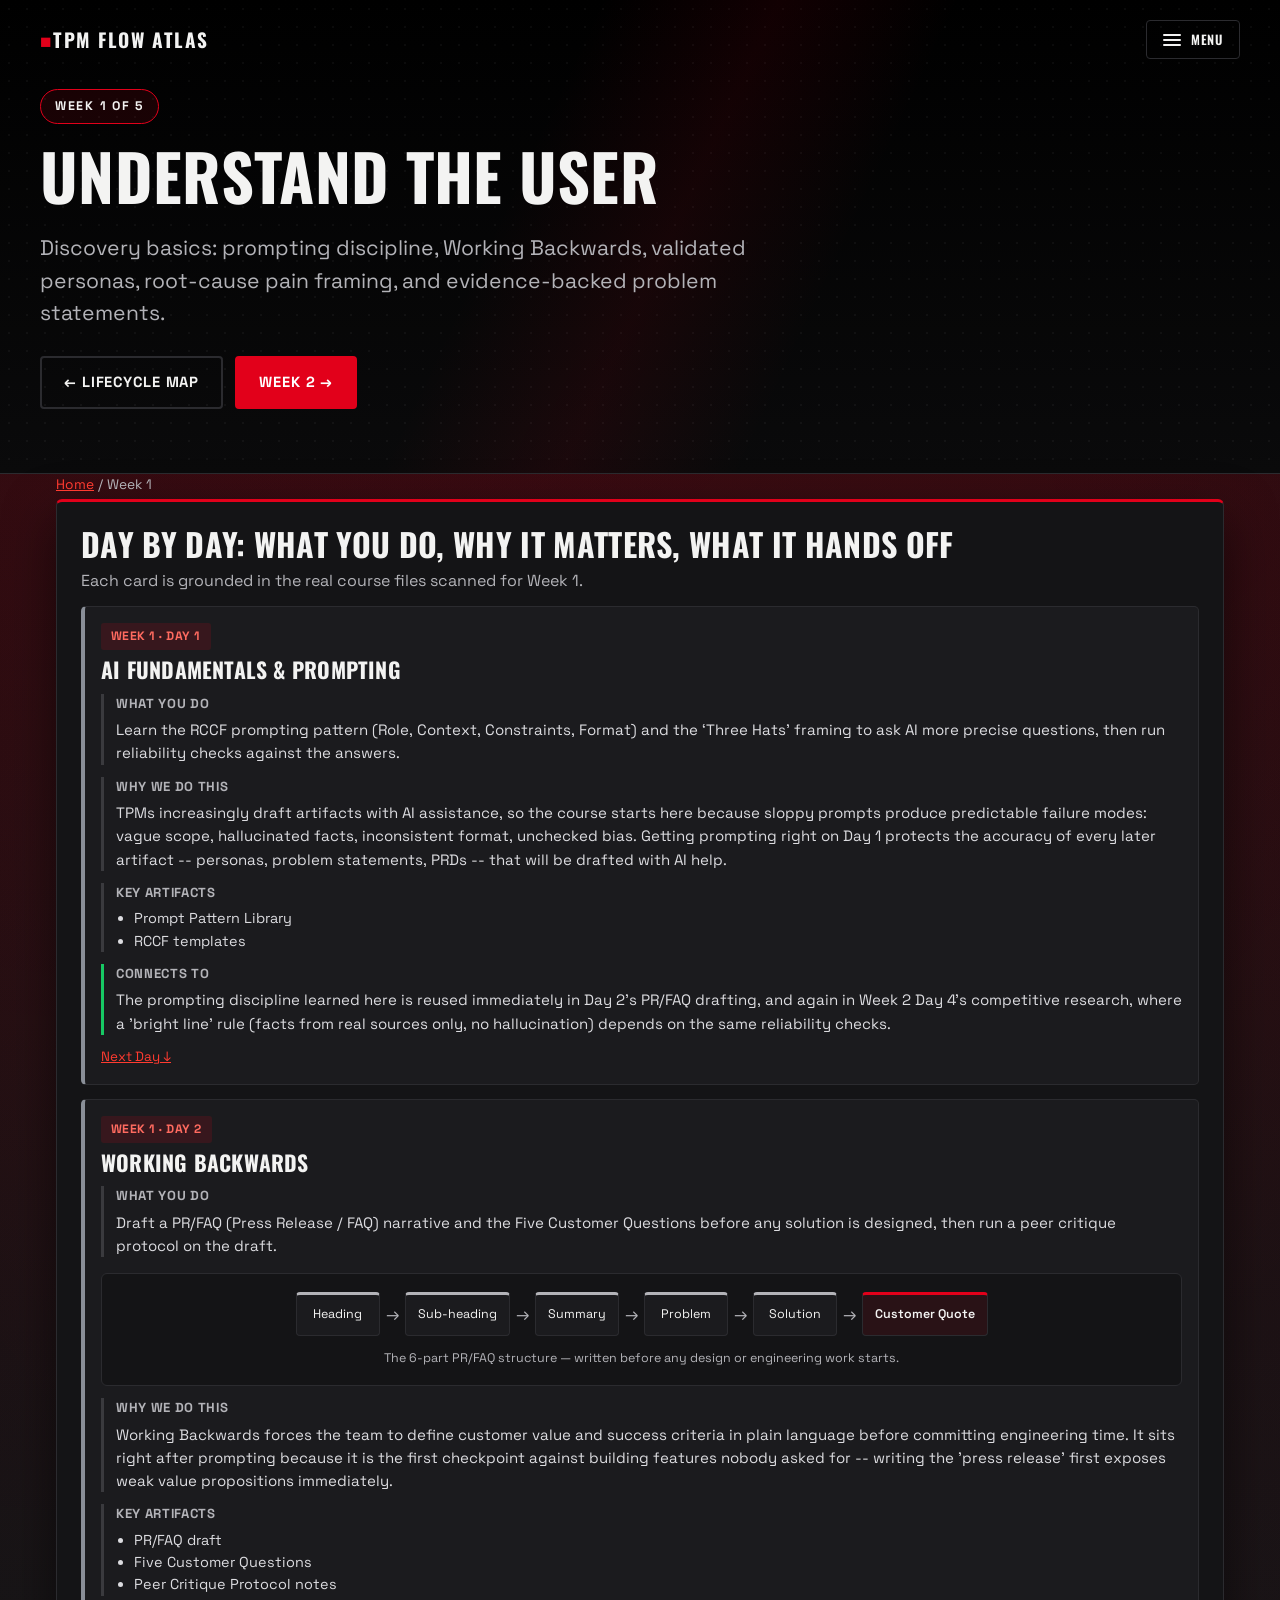
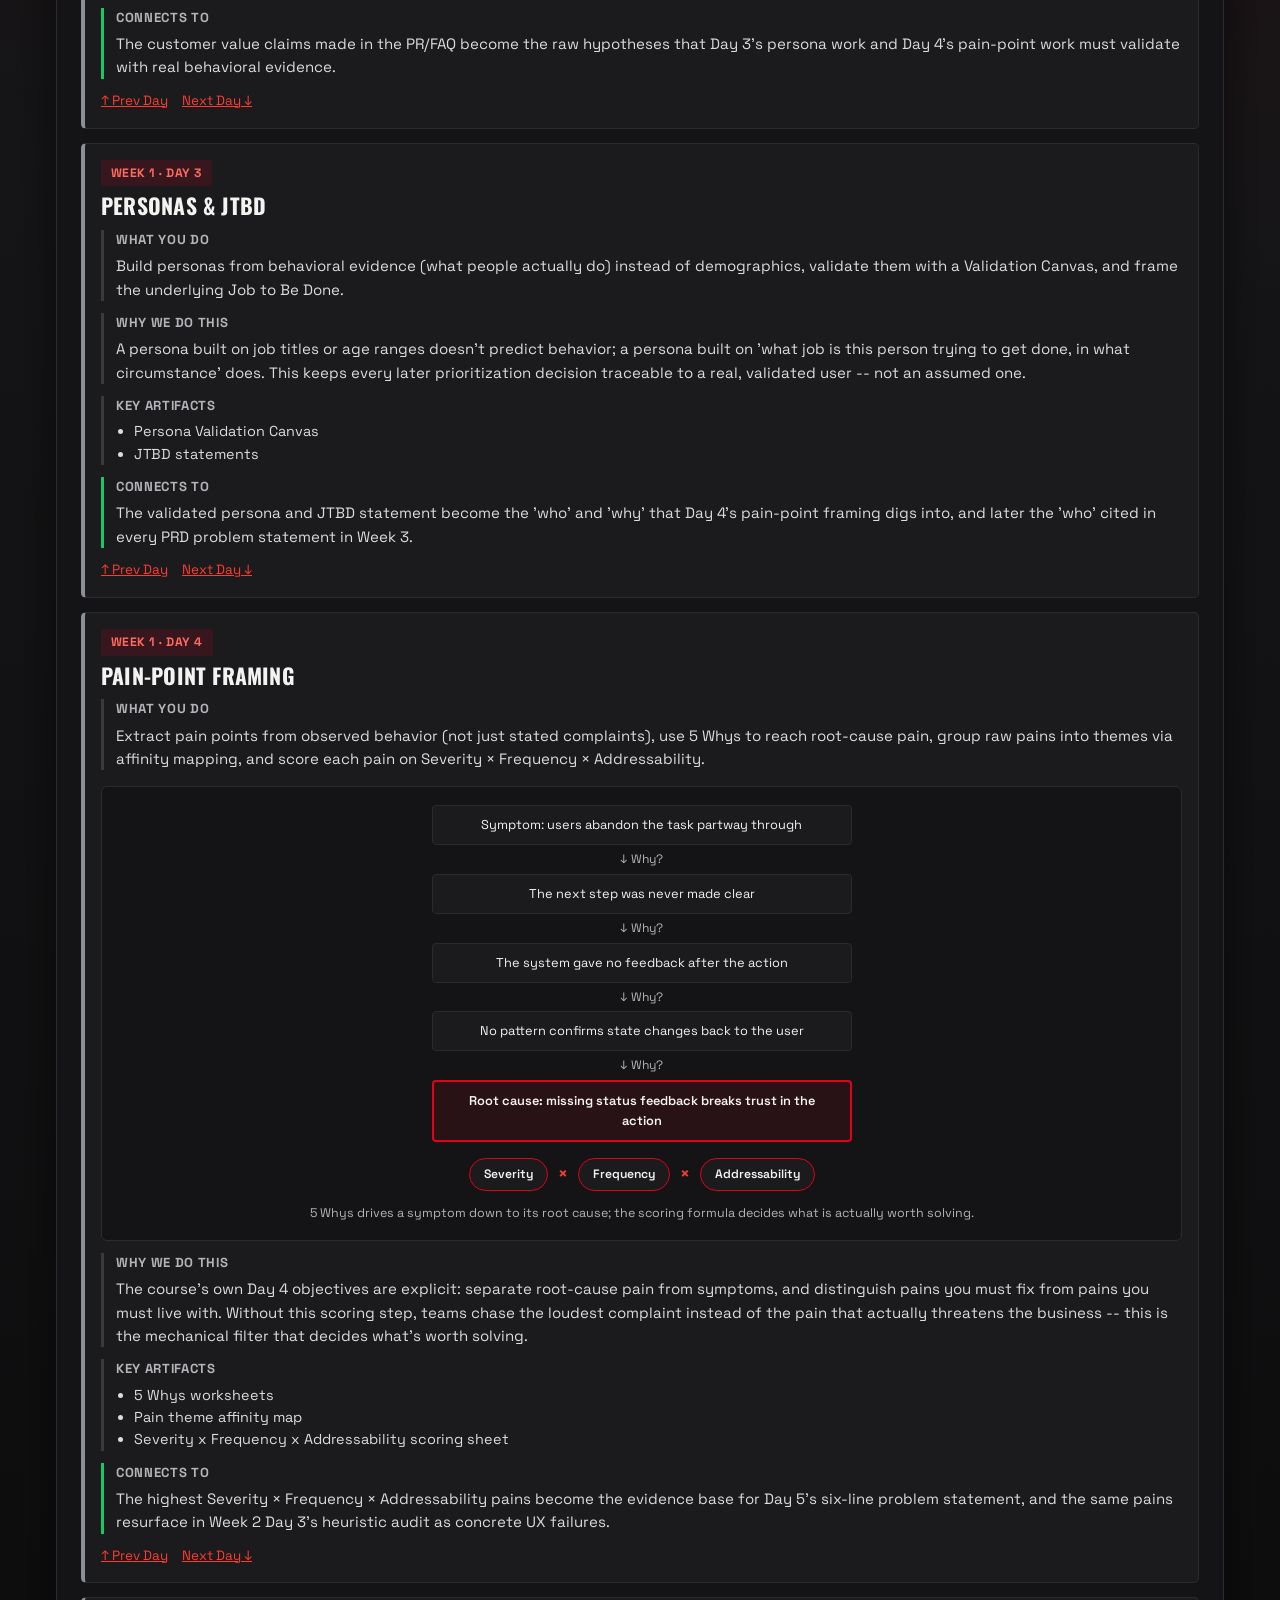
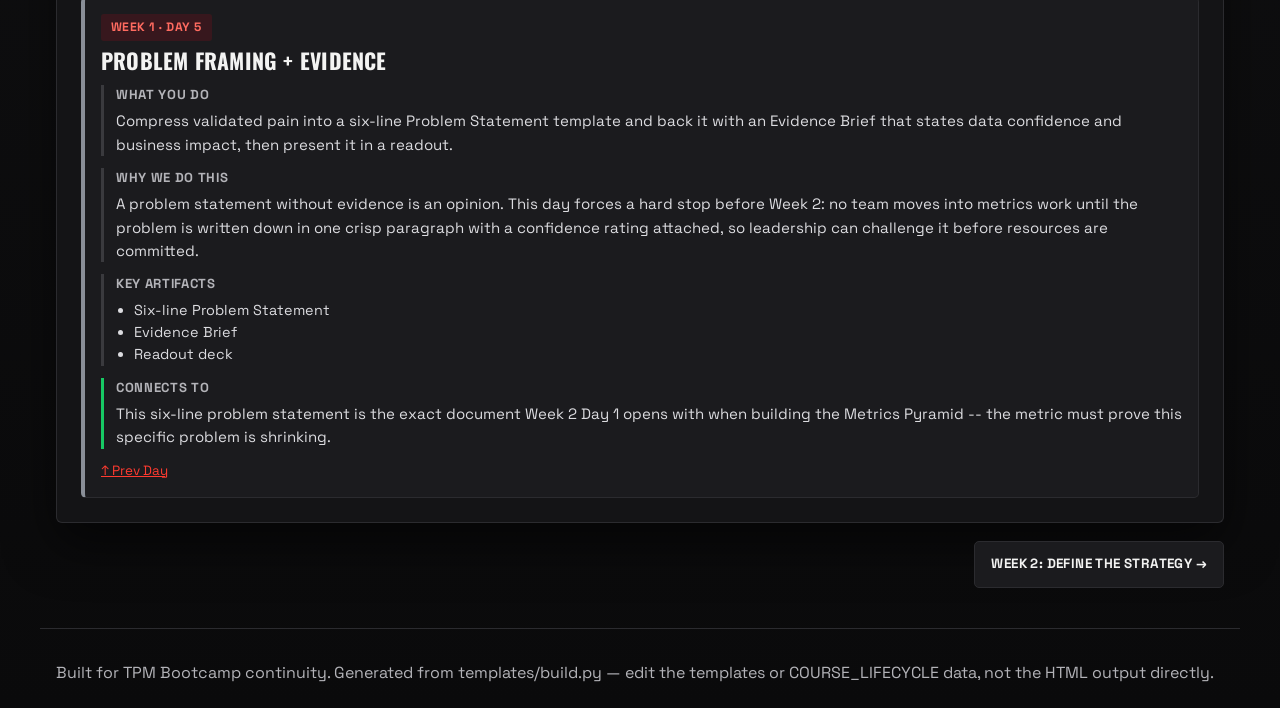
==== week1.html @ 80172f9c "Till Week 5" ====
<!DOCTYPE html>
<html lang="en">
<head>
  <meta charset="UTF-8" />
  <meta name="viewport" content="width=device-width, initial-scale=1.0" />
  <title>Week 1: Understand The User | TPM Bootcamp Flow Atlas</title>
  <meta name="description" content="Discovery basics: prompting discipline, Working Backwards, validated personas, root-cause pain framing, and evidence-backed problem statements." />
  <link rel="preconnect" href="https://fonts.googleapis.com" />
  <link rel="preconnect" href="https://fonts.gstatic.com" crossorigin />
  <link href="https://fonts.googleapis.com/css2?family=Space+Grotesk:wght@400;500;700&family=Oswald:wght@500;600;700&display=swap" rel="stylesheet" />
  <link rel="stylesheet" href="styles.css" />
</head>
<body>
  <a class="skip-link" href="#main-content">Skip to main content</a>

  <header class="hero hero-compact">
    <div class="hero-noise" aria-hidden="true"></div>
    <nav class="top-nav" aria-label="Primary">
      <a class="brand" href="index.html">TPM Flow Atlas</a>
      <div class="site-menu-wrap">
        <button type="button" class="menu-toggle" id="menu-toggle-btn" aria-expanded="false" aria-controls="site-menu">
          <span class="menu-icon" aria-hidden="true"><span></span><span></span><span></span></span>
          Menu
        </button>
        <div class="site-menu" id="site-menu" data-open="false">
          <div class="menu-col menu-col-core">
            <h3 class="menu-col-title">Core TPM Content</h3>
            <a href="index.html">Home</a>
            <a href="week1.html" class="active" aria-current="page">Week 1 &middot; Understand The User</a>
            <a href="week2.html">Week 2 &middot; Define The Strategy</a>
            <a href="week3.html">Week 3 &middot; Build The PRD</a>
          </div>
          <div class="menu-col menu-col-technical">
            <h3 class="menu-col-title">Technical Content</h3>
            <a href="week4.html">Week 4 &middot; Decide The Architecture</a>
            <a href="week5.html">Week 5 &middot; Model The Technical Details</a>
          </div>
        </div>
      </div>
    </nav>

    <div class="hero-content">
  <p class="eyebrow">Week 1 of 5</p>
  <h1>Understand The User</h1>
  <p class="lead">Discovery basics: prompting discipline, Working Backwards, validated personas, root-cause pain framing, and evidence-backed problem statements.</p>
  <div class="hero-actions">
    <a class="btn btn-ghost" href="index.html#lifecycle">&larr; Lifecycle Map</a>
<a class="btn btn-primary" href="week2.html">Week 2 &rarr;</a>  </div>
    </div>
  </header>

  <main id="main-content">
    <p class="breadcrumb"><a href="index.html">Home</a> / Week 1</p>

    <section class="panel" aria-labelledby="days-title">
      <div class="section-head">
        <h2 id="days-title">Day By Day: What You Do, Why It Matters, What It Hands Off</h2>
        <p>Each card is grounded in the real course files scanned for Week 1.</p>
      </div>

      <article id="d1" class="day-card week1">
        <div class="day-card-head">
          <span class="day-kicker">Week 1 &middot; Day 1</span>
          <h3 class="day-card-title">AI Fundamentals &amp; Prompting</h3>
        </div>

        <div class="day-block">
          <h4>What You Do</h4>
          <p>Learn the RCCF prompting pattern (Role, Context, Constraints, Format) and the ‘Three Hats’ framing to ask AI more precise questions, then run reliability checks against the answers.</p>
        </div>


        <div class="day-block">
          <h4>Why We Do This</h4>
          <p>TPMs increasingly draft artifacts with AI assistance, so the course starts here because sloppy prompts produce predictable failure modes: vague scope, hallucinated facts, inconsistent format, unchecked bias. Getting prompting right on Day 1 protects the accuracy of every later artifact -- personas, problem statements, PRDs -- that will be drafted with AI help.</p>
        </div>

        <div class="day-block">
          <h4>Key Artifacts</h4>
          <ul class="day-artifacts">
<li>Prompt Pattern Library</li><li>RCCF templates</li>          </ul>
        </div>

        <div class="day-block day-connects">
          <h4>Connects To</h4>
          <p>The prompting discipline learned here is reused immediately in Day 2&#39;s PR/FAQ drafting, and again in Week 2 Day 4&#39;s competitive research, where a &#39;bright line&#39; rule (facts from real sources only, no hallucination) depends on the same reliability checks.</p>
        </div>

        <div class="day-nav-inline">
<a href="#d2">Next Day &darr;</a>        </div>
      </article>
      <article id="d2" class="day-card week1">
        <div class="day-card-head">
          <span class="day-kicker">Week 1 &middot; Day 2</span>
          <h3 class="day-card-title">Working Backwards</h3>
        </div>

        <div class="day-block">
          <h4>What You Do</h4>
          <p>Draft a PR/FAQ (Press Release / FAQ) narrative and the Five Customer Questions before any solution is designed, then run a peer critique protocol on the draft.</p>
        </div>

<figure class="mini-diagram"><div class="flow-strip"><span class="fs-box">Heading</span><span class="fs-arrow">&rarr;</span><span class="fs-box">Sub-heading</span><span class="fs-arrow">&rarr;</span><span class="fs-box">Summary</span><span class="fs-arrow">&rarr;</span><span class="fs-box">Problem</span><span class="fs-arrow">&rarr;</span><span class="fs-box">Solution</span><span class="fs-arrow">&rarr;</span><span class="fs-box fs-accent">Customer Quote</span></div><figcaption>The 6-part PR/FAQ structure &mdash; written before any design or engineering work starts.</figcaption></figure>
        <div class="day-block">
          <h4>Why We Do This</h4>
          <p>Working Backwards forces the team to define customer value and success criteria in plain language before committing engineering time. It sits right after prompting because it is the first checkpoint against building features nobody asked for -- writing the &#39;press release&#39; first exposes weak value propositions immediately.</p>
        </div>

        <div class="day-block">
          <h4>Key Artifacts</h4>
          <ul class="day-artifacts">
<li>PR/FAQ draft</li><li>Five Customer Questions</li><li>Peer Critique Protocol notes</li>          </ul>
        </div>

        <div class="day-block day-connects">
          <h4>Connects To</h4>
          <p>The customer value claims made in the PR/FAQ become the raw hypotheses that Day 3&#39;s persona work and Day 4&#39;s pain-point work must validate with real behavioral evidence.</p>
        </div>

        <div class="day-nav-inline">
<a href="#d1">&uarr; Prev Day</a><a href="#d3">Next Day &darr;</a>        </div>
      </article>
      <article id="d3" class="day-card week1">
        <div class="day-card-head">
          <span class="day-kicker">Week 1 &middot; Day 3</span>
          <h3 class="day-card-title">Personas &amp; JTBD</h3>
        </div>

        <div class="day-block">
          <h4>What You Do</h4>
          <p>Build personas from behavioral evidence (what people actually do) instead of demographics, validate them with a Validation Canvas, and frame the underlying Job to Be Done.</p>
        </div>


        <div class="day-block">
          <h4>Why We Do This</h4>
          <p>A persona built on job titles or age ranges doesn&#39;t predict behavior; a persona built on &#39;what job is this person trying to get done, in what circumstance&#39; does. This keeps every later prioritization decision traceable to a real, validated user -- not an assumed one.</p>
        </div>

        <div class="day-block">
          <h4>Key Artifacts</h4>
          <ul class="day-artifacts">
<li>Persona Validation Canvas</li><li>JTBD statements</li>          </ul>
        </div>

        <div class="day-block day-connects">
          <h4>Connects To</h4>
          <p>The validated persona and JTBD statement become the &#39;who&#39; and &#39;why&#39; that Day 4&#39;s pain-point framing digs into, and later the &#39;who&#39; cited in every PRD problem statement in Week 3.</p>
        </div>

        <div class="day-nav-inline">
<a href="#d2">&uarr; Prev Day</a><a href="#d4">Next Day &darr;</a>        </div>
      </article>
      <article id="d4" class="day-card week1">
        <div class="day-card-head">
          <span class="day-kicker">Week 1 &middot; Day 4</span>
          <h3 class="day-card-title">Pain-Point Framing</h3>
        </div>

        <div class="day-block">
          <h4>What You Do</h4>
          <p>Extract pain points from observed behavior (not just stated complaints), use 5 Whys to reach root-cause pain, group raw pains into themes via affinity mapping, and score each pain on Severity × Frequency × Addressability.</p>
        </div>

<figure class="mini-diagram"><div class="whys-chain"><div class="wc-box">Symptom: users abandon the task partway through</div><span class="wc-arrow">&darr; Why?</span><div class="wc-box">The next step was never made clear</div><span class="wc-arrow">&darr; Why?</span><div class="wc-box">The system gave no feedback after the action</div><span class="wc-arrow">&darr; Why?</span><div class="wc-box">No pattern confirms state changes back to the user</div><span class="wc-arrow">&darr; Why?</span><div class="wc-box wc-root">Root cause: missing status feedback breaks trust in the action</div></div><div class="factor-row"><span class="factor-chip">Severity</span><span class="factor-op">&times;</span><span class="factor-chip">Frequency</span><span class="factor-op">&times;</span><span class="factor-chip">Addressability</span></div><figcaption>5 Whys drives a symptom down to its root cause; the scoring formula decides what is actually worth solving.</figcaption></figure>
        <div class="day-block">
          <h4>Why We Do This</h4>
          <p>The course&#39;s own Day 4 objectives are explicit: separate root-cause pain from symptoms, and distinguish pains you must fix from pains you must live with. Without this scoring step, teams chase the loudest complaint instead of the pain that actually threatens the business -- this is the mechanical filter that decides what&#39;s worth solving.</p>
        </div>

        <div class="day-block">
          <h4>Key Artifacts</h4>
          <ul class="day-artifacts">
<li>5 Whys worksheets</li><li>Pain theme affinity map</li><li>Severity x Frequency x Addressability scoring sheet</li>          </ul>
        </div>

        <div class="day-block day-connects">
          <h4>Connects To</h4>
          <p>The highest Severity × Frequency × Addressability pains become the evidence base for Day 5&#39;s six-line problem statement, and the same pains resurface in Week 2 Day 3&#39;s heuristic audit as concrete UX failures.</p>
        </div>

        <div class="day-nav-inline">
<a href="#d3">&uarr; Prev Day</a><a href="#d5">Next Day &darr;</a>        </div>
      </article>
      <article id="d5" class="day-card week1">
        <div class="day-card-head">
          <span class="day-kicker">Week 1 &middot; Day 5</span>
          <h3 class="day-card-title">Problem Framing + Evidence</h3>
        </div>

        <div class="day-block">
          <h4>What You Do</h4>
          <p>Compress validated pain into a six-line Problem Statement template and back it with an Evidence Brief that states data confidence and business impact, then present it in a readout.</p>
        </div>


        <div class="day-block">
          <h4>Why We Do This</h4>
          <p>A problem statement without evidence is an opinion. This day forces a hard stop before Week 2: no team moves into metrics work until the problem is written down in one crisp paragraph with a confidence rating attached, so leadership can challenge it before resources are committed.</p>
        </div>

        <div class="day-block">
          <h4>Key Artifacts</h4>
          <ul class="day-artifacts">
<li>Six-line Problem Statement</li><li>Evidence Brief</li><li>Readout deck</li>          </ul>
        </div>

        <div class="day-block day-connects">
          <h4>Connects To</h4>
          <p>This six-line problem statement is the exact document Week 2 Day 1 opens with when building the Metrics Pyramid -- the metric must prove this specific problem is shrinking.</p>
        </div>

        <div class="day-nav-inline">
<a href="#d4">&uarr; Prev Day</a>        </div>
      </article>
    </section>



    <div class="week-pager">
      <span></span>
      <a class="week-pager-btn week-pager-next" href="week2.html">Week 2: Define The Strategy &rarr;</a>
    </div>
  </main>

  <footer class="footer">
    <p>Built for TPM Bootcamp continuity. Generated from templates/build.py &mdash; edit the templates or COURSE_LIFECYCLE data, not the HTML output directly.</p>
  </footer>

  <script src="script.js"></script>
</body>
</html>
---- styles.css ----
:root {
  --bg-1: #0a0a0b;
  --bg-2: #161618;
  --ink: #f3f3f2;
  --ink-soft: #b3b3b8;
  --card: #141416;
  --card-2: #1b1b1e;
  --line: #2b2b2f;
  --accent: #e2001a;
  --accent-2: #ff3b30;
  --ok: #17c964;
  --warn: #f2aa00;
  --shadow: 0 20px 50px rgba(0, 0, 0, 0.55);
  --max: 1200px;
}

* {
  box-sizing: border-box;
}

html,
body {
  margin: 0;
  padding: 0;
}

body {
  font-family: "Space Grotesk", "Segoe UI", sans-serif;
  color: var(--ink);
  background:
    radial-gradient(circle at 12% 0%, rgba(226, 0, 26, 0.22), transparent 42%),
    radial-gradient(circle at 88% 12%, rgba(226, 0, 26, 0.12), transparent 40%),
    linear-gradient(180deg, var(--bg-1), var(--bg-2) 45%, var(--bg-1));
  min-height: 100vh;
  line-height: 1.55;
}

.skip-link {
  position: absolute;
  left: 12px;
  top: -60px;
  background: var(--accent);
  color: #fff;
  padding: 10px 14px;
  border-radius: 4px;
  z-index: 2000;
}

.skip-link:focus {
  top: 12px;
}

a {
  color: var(--accent-2);
}

a:focus-visible,
button:focus-visible {
  outline: 3px solid var(--accent);
  outline-offset: 3px;
}

.hero {
  position: relative;
  padding: 20px 20px 64px;
  overflow: hidden;
  background: linear-gradient(180deg, #000 0%, #0a0a0b 100%);
  border-bottom: 1px solid var(--line);
}

.hero-noise {
  position: absolute;
  inset: 0;
  background-image:
    linear-gradient(115deg, transparent 40%, rgba(226, 0, 26, 0.08) 52%, transparent 64%),
    radial-gradient(rgba(255, 255, 255, 0.04) 0.8px, transparent 0.8px);
  background-size: auto, 18px 18px;
  pointer-events: none;
}

.hero-content,
main,
.footer {
  position: relative;
  z-index: 2;
}

.top-nav {
  position: relative;
  z-index: 30;
  max-width: var(--max);
  margin: 0 auto;
  display: flex;
  justify-content: space-between;
  align-items: center;
  gap: 16px;
}

.brand {
  font-family: "Oswald", "Space Grotesk", sans-serif;
  font-weight: 700;
  font-size: 1.2rem;
  letter-spacing: 0.08em;
  text-transform: uppercase;
  color: var(--ink);
  text-decoration: none;
}

.brand::before {
  content: "\25A0 ";
  color: var(--accent);
}

.site-menu-wrap {
  position: relative;
}

.menu-toggle {
  display: flex;
  align-items: center;
  gap: 10px;
  background: transparent;
  border: 1px solid var(--line);
  color: var(--ink);
  padding: 9px 16px;
  border-radius: 4px;
  font-family: "Oswald", sans-serif;
  font-size: 0.8rem;
  font-weight: 600;
  text-transform: uppercase;
  letter-spacing: 0.06em;
  cursor: pointer;
  transition: border-color 0.15s ease;
}

.menu-toggle:hover,
.menu-toggle[aria-expanded="true"] {
  border-color: var(--accent);
}

.menu-icon {
  display: inline-flex;
  flex-direction: column;
  gap: 3px;
  width: 18px;
}

.menu-icon span {
  display: block;
  height: 2px;
  background: var(--ink);
  border-radius: 1px;
}

.site-menu {
  display: none;
  flex-direction: column;
  gap: 12px;
  position: absolute;
  top: calc(100% + 10px);
  right: 0;
  min-width: 300px;
  background: var(--card);
  border: 1px solid var(--line);
  border-radius: 8px;
  box-shadow: var(--shadow);
  padding: 14px;
  z-index: 20;
}

.site-menu[data-open="true"] {
  display: flex;
}

.menu-col {
  display: flex;
  flex-direction: column;
  gap: 3px;
  padding-bottom: 12px;
}

.menu-col:not(:last-child) {
  border-bottom: 1px solid var(--line);
}

.menu-col-title {
  margin: 0 0 6px;
  font-family: "Oswald", sans-serif;
  font-size: 0.68rem;
  font-weight: 600;
  text-transform: uppercase;
  letter-spacing: 0.08em;
  color: var(--accent-2);
}

.menu-col-technical .menu-col-title {
  color: #5aa9e6;
}

.site-menu a {
  text-decoration: none;
  color: var(--ink-soft);
  padding: 8px 10px;
  border-radius: 4px;
  font-size: 0.85rem;
  transition: background 0.15s ease, color 0.15s ease;
}

.site-menu a:hover {
  background: rgba(226, 0, 26, 0.1);
  color: var(--ink);
}

.menu-col-core a.active {
  background: var(--accent);
  color: #fff;
}

.menu-col-technical a.active {
  background: #2f6690;
  color: #fff;
}

.hero-content {
  max-width: var(--max);
  margin: 48px auto 0;
}

.hero-compact .hero-content {
  margin-top: 30px;
}

.eyebrow {
  display: inline-block;
  margin: 0;
  padding: 7px 14px;
  border: 1px solid var(--accent);
  border-radius: 999px;
  background: rgba(226, 0, 26, 0.1);
  color: var(--ink);
  font-size: 0.78rem;
  font-weight: 700;
  text-transform: uppercase;
  letter-spacing: 0.14em;
}

h1,
h2,
h3 {
  font-family: "Oswald", "Space Grotesk", sans-serif;
  font-weight: 700;
  text-transform: uppercase;
  letter-spacing: 0.01em;
  line-height: 1.1;
  color: var(--ink);
}

h1 {
  margin: 16px 0 12px;
  font-size: clamp(2.3rem, 5vw, 4.2rem);
  letter-spacing: 0.005em;
}

.lead {
  font-family: "Space Grotesk", "Segoe UI", sans-serif;
  text-transform: none;
  font-size: clamp(1.05rem, 2vw, 1.32rem);
  max-width: 760px;
  color: var(--ink-soft);
}

.hero-actions {
  margin-top: 26px;
  display: flex;
  flex-wrap: wrap;
  gap: 12px;
}

.btn {
  border: 2px solid transparent;
  border-radius: 4px;
  padding: 13px 22px;
  font: inherit;
  font-weight: 700;
  text-transform: uppercase;
  letter-spacing: 0.06em;
  font-size: 0.92rem;
  cursor: pointer;
  text-decoration: none;
  display: inline-flex;
  align-items: center;
  justify-content: center;
  transition: transform 0.12s ease, background 0.15s ease, color 0.15s ease;
}

.btn-primary {
  background: var(--accent);
  border-color: var(--accent);
  color: #fff;
}

.btn-primary:hover {
  background: var(--accent-2);
  border-color: var(--accent-2);
  transform: translateY(-1px);
}

.btn-ghost {
  background: transparent;
  color: var(--ink);
  border-color: var(--line);
}

.btn-ghost:hover {
  border-color: var(--ink);
  transform: translateY(-1px);
}

.btn:disabled {
  opacity: 0.35;
  cursor: not-allowed;
  transform: none;
}

main {
  max-width: var(--max);
  margin: 0 auto 40px;
  padding: 0 16px;
}

.panel {
  background: var(--card);
  border: 1px solid var(--line);
  border-top: 3px solid var(--accent);
  border-radius: 6px;
  box-shadow: var(--shadow);
  padding: 24px;
  margin-bottom: 18px;
}

.intro-panel {
  border-top: 3px solid var(--accent);
}

.section-head h2 {
  margin: 0;
  font-size: clamp(1.4rem, 2.6vw, 2rem);
}

.section-head p {
  margin: 8px 0 0;
  text-transform: none;
  color: var(--ink-soft);
  font-family: "Space Grotesk", "Segoe UI", sans-serif;
}

.mini-note {
  margin-top: 12px;
  background: rgba(242, 170, 0, 0.08);
  border-left: 4px solid var(--warn);
  color: var(--ink);
  padding: 10px 12px;
  border-radius: 4px;
}

.source-summary {
  margin-top: 12px;
  padding: 12px;
  border: 1px solid var(--line);
  border-radius: 6px;
  background: var(--card-2);
}

.source-summary p {
  margin: 6px 0;
  color: var(--ink-soft);
}

.source-summary p strong {
  color: var(--ink);
}

.flowchart-figure {
  margin: 12px 0 0;
}

.flowchart-figure figcaption {
  margin-bottom: 8px;
  font-weight: 700;
  text-transform: uppercase;
  letter-spacing: 0.04em;
  font-size: 0.86rem;
  color: var(--ink-soft);
}

.master-flowchart {
  width: 100%;
  height: auto;
  border: 1px solid var(--line);
  border-radius: 6px;
  background: radial-gradient(circle at 20% 0%, rgba(226, 0, 26, 0.08), transparent 55%), #0f0f11;
  overflow: visible;
}

.flow-legend {
  display: flex;
  flex-wrap: wrap;
  gap: 14px;
  margin-bottom: 10px;
  font-size: 0.84rem;
  color: var(--ink-soft);
}

.legend-item {
  display: inline-flex;
  align-items: center;
  gap: 6px;
}

.legend-dot {
  display: inline-block;
  width: 11px;
  height: 11px;
  border-radius: 2px;
}

.dot-w1 { background: #8a8f98; }
.dot-w2 { background: #7a1218; }
.dot-w3 { background: #e2001a; }
.dot-w4 { background: #f3f3f2; }
.dot-w5 { background: #2f6fed; }

.svg-col-title {
  font-family: "Oswald", "Space Grotesk", sans-serif;
  font-size: 17px;
  font-weight: 700;
  text-transform: uppercase;
  letter-spacing: 0.03em;
  fill: #eceded;
}

.flow-node {
  box-sizing: border-box;
  width: 100%;
  height: 100%;
  padding: 9px 13px;
  border-radius: 5px;
  font-family: "Space Grotesk", "Segoe UI", sans-serif;
  display: flex;
  flex-direction: column;
  justify-content: center;
  gap: 2px;
  overflow: hidden;
}

.flow-node .node-code {
  margin: 0;
  font-size: 0.72rem;
  font-weight: 700;
  letter-spacing: 0.06em;
  text-transform: uppercase;
  opacity: 0.75;
  color: var(--accent-2);
}

.flow-node .node-title {
  margin: 0;
  font-size: 0.94rem;
  font-weight: 700;
  line-height: 1.2;
  text-transform: none;
  color: #f6f6f6;
}

.flow-node .node-sub {
  margin: 0;
  font-size: 0.76rem;
  line-height: 1.25;
  color: var(--ink-soft);
}

.flow-node.w1 {
  background: #1a1b1e;
  border: 2px solid #8a8f98;
}

.flow-node.w2 {
  background: #1e1213;
  border: 2px solid #7a1218;
}

.flow-node.w3 {
  background: #22100f;
  border: 2px solid #e2001a;
}

.flow-node.w4 {
  background: #1c1c1c;
  border: 2px solid #f3f3f2;
}

.flow-node.w5 {
  background: #101a2e;
  border: 2px solid #2f6fed;
}

.flow-purple {
  stroke: #8a8f98;
  stroke-width: 2.5;
  fill: none;
}

.flow-green {
  stroke: #e2001a;
  stroke-width: 2.5;
  fill: none;
}

.flow-orange {
  stroke: #f3f3f2;
  stroke-width: 2.5;
  fill: none;
}

.flow-gray {
  stroke: #5c5f66;
  stroke-width: 2.5;
  fill: none;
}

.flow-blue {
  stroke: #2f6fed;
  stroke-width: 2.5;
  fill: none;
}

.gif-sim {
  margin-top: 14px;
  border: 1px solid var(--line);
  border-radius: 6px;
  padding: 12px;
  background: var(--card-2);
}

.gif-sim h3 {
  margin: 0;
  font-size: 1.05rem;
}

.gif-sim p {
  margin: 6px 0 10px;
  text-transform: none;
  color: var(--ink-soft);
}

.gif-track {
  display: grid;
  grid-template-columns: repeat(4, minmax(0, 1fr));
  gap: 10px;
}

.gif-frame {
  border: 1px solid var(--line);
  border-left: 3px solid var(--accent);
  border-radius: 5px;
  padding: 10px;
  background: #101012;
  animation: gifPulse 8s infinite;
}

.gif-frame:nth-child(2) { animation-delay: 1.5s; }
.gif-frame:nth-child(3) { animation-delay: 3s; }
.gif-frame:nth-child(4) { animation-delay: 4.5s; }

.gif-frame h4 {
  margin: 0 0 4px;
  font-size: 0.9rem;
  font-family: "Oswald", "Space Grotesk", sans-serif;
  text-transform: uppercase;
  letter-spacing: 0.03em;
  color: var(--ink);
}

.gif-frame p {
  margin: 0;
  font-size: 0.86rem;
  color: var(--ink-soft);
}

@keyframes gifPulse {
  0%, 100% { transform: scale(1); box-shadow: none; }
  20% { transform: scale(1.02); box-shadow: 0 0 0 3px rgba(226, 0, 26, 0.28); }
  45% { transform: scale(1); box-shadow: none; }
}

.source-kpis {
  display: grid;
  grid-template-columns: repeat(3, minmax(0, 1fr));
  gap: 8px;
  margin-top: 10px;
}

.source-kpi {
  background: #101012;
  border: 1px solid var(--line);
  border-radius: 5px;
  padding: 8px;
  text-align: center;
  color: var(--ink-soft);
}

.source-kpi strong {
  display: block;
  font-size: 1.3rem;
  line-height: 1.2;
  color: var(--ink);
  font-family: "Oswald", "Space Grotesk", sans-serif;
}

.syllabus-grid {
  margin-top: 12px;
  display: grid;
  grid-template-columns: repeat(2, minmax(0, 1fr));
  gap: 10px;
}

.week-block {
  border: 1px solid var(--line);
  border-radius: 6px;
  background: var(--card-2);
  overflow: hidden;
}

.week-head {
  background: #101012;
  border-bottom: 1px solid var(--line);
  padding: 10px 12px;
}

.week-head h3 {
  margin: 0;
  font-size: 1.02rem;
}

.week-head p {
  margin: 5px 0 0;
  font-size: 0.86rem;
  text-transform: none;
  color: var(--ink-soft);
}

.day-list {
  list-style: none;
  margin: 0;
  padding: 0;
}

.day-list li {
  border-top: 1px solid var(--line);
  padding: 9px 12px;
}

.day-list h4 {
  margin: 0;
  font-family: "Space Grotesk", "Segoe UI", sans-serif;
  font-weight: 700;
  font-size: 0.95rem;
  color: var(--ink);
}

.day-meta {
  margin: 4px 0 0;
  font-size: 0.85rem;
  color: var(--ink-soft);
}

.topic-chips {
  display: flex;
  flex-wrap: wrap;
  gap: 6px;
  margin-top: 6px;
}

.day-details {
  margin-top: 8px;
  border: 1px solid var(--line);
  border-radius: 5px;
  padding: 8px 10px;
  background: #0f0f11;
}

.day-details summary {
  cursor: pointer;
  font-weight: 700;
  color: var(--accent-2);
}

.day-details p {
  margin: 8px 0 0;
  font-size: 0.87rem;
  color: var(--ink-soft);
}

.day-details ul {
  margin: 6px 0 0;
  padding-left: 18px;
  color: var(--ink-soft);
}

.file-ref-list {
  max-height: 140px;
  overflow: auto;
  border: 1px dashed var(--line);
  border-radius: 5px;
  padding: 6px 10px 6px 22px;
  background: #0b0b0c;
}

.file-ref-list li {
  margin-bottom: 4px;
  font-size: 0.8rem;
  word-break: break-all;
  color: var(--ink-soft);
}

.chip {
  display: inline-block;
  font-size: 0.78rem;
  padding: 4px 9px;
  border-radius: 999px;
  background: #101012;
  border: 1px solid var(--line);
  color: var(--ink-soft);
}

.table-wrap {
  margin-top: 12px;
  overflow-x: auto;
}

table {
  width: 100%;
  border-collapse: collapse;
  min-width: 760px;
}

caption {
  text-align: left;
  margin-bottom: 8px;
  font-weight: 700;
  text-transform: uppercase;
  letter-spacing: 0.03em;
  font-size: 0.88rem;
  color: var(--ink-soft);
}

th,
td {
  border-bottom: 1px solid var(--line);
  padding: 10px;
  text-align: left;
  vertical-align: top;
  color: var(--ink-soft);
}

td strong {
  color: var(--ink);
}

th {
  background: #101012;
  color: var(--ink);
  text-transform: uppercase;
  font-size: 0.82rem;
  letter-spacing: 0.03em;
}

.study-list {
  margin: 8px 0 0;
  padding-left: 18px;
  color: var(--ink-soft);
}

.study-list li {
  margin-bottom: 7px;
}

.footer {
  max-width: var(--max);
  margin: 0 auto 22px;
  padding: 0 16px;
  color: var(--ink-soft);
  border-top: 1px solid var(--line);
  padding-top: 16px;
}

/* ------------------------------------------------------------------ */
/* Compact week-page hero + breadcrumb                                 */
/* ------------------------------------------------------------------ */

.breadcrumb {
  margin: 0 0 4px;
  font-size: 0.86rem;
  color: var(--ink-soft);
}

/* ------------------------------------------------------------------ */
/* Course Map cards (index.html)                                      */
/* ------------------------------------------------------------------ */

.course-map-grid {
  margin-top: 12px;
  display: grid;
  grid-template-columns: repeat(4, minmax(0, 1fr));
  gap: 12px;
}

.course-map-card {
  display: block;
  border: 1px solid var(--line);
  border-left: 4px solid var(--accent);
  border-radius: 5px;
  background: var(--card-2);
  padding: 16px;
  text-decoration: none;
  color: var(--ink);
  transition: transform 0.15s ease, box-shadow 0.15s ease, border-color 0.15s ease;
}

.course-map-card:hover,
.course-map-card:focus-visible {
  transform: translateY(-3px);
  box-shadow: var(--shadow);
  border-left-color: var(--accent-2);
}

.course-map-card h3 {
  margin: 10px 0 6px;
  font-size: 1.1rem;
}

.course-map-card p {
  margin: 0;
  font-size: 0.87rem;
  text-transform: none;
  color: var(--ink-soft);
}

.course-map-card.week1 { border-left-color: #8a8f98; }
.course-map-card.week2 { border-left-color: #7a1218; }
.course-map-card.week3 { border-left-color: #e2001a; }
.course-map-card.week4 { border-left-color: #f3f3f2; }

.course-map-cta {
  display: inline-block;
  margin-top: 12px;
  font-weight: 700;
  font-size: 0.8rem;
  text-transform: uppercase;
  letter-spacing: 0.04em;
  color: var(--accent-2);
}

/* ------------------------------------------------------------------ */
/* Day-kicker chip (shared by day cards + stepper panel)              */
/* ------------------------------------------------------------------ */

.day-kicker {
  display: inline-block;
  border-radius: 3px;
  padding: 4px 10px;
  font-size: 0.76rem;
  font-weight: 700;
  text-transform: uppercase;
  letter-spacing: 0.04em;
  background: rgba(226, 0, 26, 0.14);
  color: #ff6b60;
}

/* ------------------------------------------------------------------ */
/* Day cards (week1.html .. week4.html)                               */
/* ------------------------------------------------------------------ */

.day-card {
  border: 1px solid var(--line);
  border-radius: 5px;
  background: var(--card-2);
  padding: 16px;
  margin-top: 14px;
}

.day-card:first-of-type {
  margin-top: 12px;
}

.day-card.week1 { border-left: 4px solid #8a8f98; }
.day-card.week2 { border-left: 4px solid #7a1218; }
.day-card.week3 { border-left: 4px solid #e2001a; }
.day-card.week4 { border-left: 4px solid #f3f3f2; }

.day-card-head {
  margin-bottom: 8px;
}

.day-card-title {
  margin: 8px 0 0;
  font-family: "Oswald", "Space Grotesk", sans-serif;
  font-size: 1.35rem;
}

.day-block {
  margin-top: 12px;
  border-left: 3px solid #3a3a3e;
  padding-left: 12px;
}

.day-block h4 {
  margin: 0 0 4px;
  font-family: "Space Grotesk", "Segoe UI", sans-serif;
  font-size: 0.82rem;
  text-transform: uppercase;
  letter-spacing: 0.05em;
  color: var(--ink-soft);
  font-weight: 700;
}

.day-block p {
  margin: 0;
  font-size: 0.94rem;
  color: #dcdce0;
}

.day-connects {
  border-left-color: var(--ok);
}

.day-artifacts {
  margin: 0;
  padding-left: 18px;
  font-size: 0.9rem;
  color: #dcdce0;
}

.day-nav-inline {
  margin-top: 12px;
  display: flex;
  gap: 14px;
  font-size: 0.84rem;
}

/* ------------------------------------------------------------------ */
/* Key Milestones & Outcomes: horizontal timeline + detail grid        */
/* ------------------------------------------------------------------ */

.milestone-timeline {
  position: relative;
  display: flex;
  align-items: center;
  height: 200px;
  margin: 28px 0 8px;
  padding: 0 6px;
}

.timeline-line {
  position: absolute;
  left: 4px;
  right: 4px;
  top: 50%;
  height: 2px;
  transform: translateY(-50%);
  background: linear-gradient(90deg, var(--line) 0%, var(--accent) 85%, var(--accent) 100%);
  z-index: 0;
}

.timeline-line::after {
  content: "";
  position: absolute;
  right: -1px;
  top: 50%;
  width: 0;
  height: 0;
  border-top: 6px solid transparent;
  border-bottom: 6px solid transparent;
  border-left: 8px solid var(--accent);
  transform: translateY(-50%);
}

.timeline-stop {
  position: relative;
  flex: 1;
  height: 100%;
  display: flex;
  justify-content: center;
  align-items: center;
  text-decoration: none;
  color: inherit;
  z-index: 1;
}

.timeline-pin {
  width: 34px;
  height: 34px;
  border-radius: 50%;
  background: var(--card-2);
  border: 2px solid var(--ink-soft);
  display: flex;
  align-items: center;
  justify-content: center;
  font-family: "Oswald", sans-serif;
  font-size: 0.85rem;
  font-weight: 600;
  color: var(--ink);
  transition: transform 0.15s ease, box-shadow 0.15s ease, border-color 0.15s ease;
}

.timeline-stop:hover .timeline-pin,
.timeline-stop:focus-visible .timeline-pin {
  transform: scale(1.15);
  box-shadow: 0 0 0 5px rgba(226, 0, 26, 0.18);
}

.timeline-label {
  position: absolute;
  left: 50%;
  width: 148px;
  transform: translateX(-50%);
  text-align: center;
}

.stop-top .timeline-label {
  bottom: calc(50% + 26px);
}

.stop-bottom .timeline-label {
  top: calc(50% + 26px);
}

.timeline-stage {
  display: block;
  font-family: "Oswald", sans-serif;
  font-size: 0.68rem;
  letter-spacing: 0.06em;
  text-transform: uppercase;
  color: var(--accent-2);
}

.timeline-title {
  display: block;
  margin-top: 3px;
  font-size: 0.82rem;
  color: var(--ink-soft);
  line-height: 1.25;
  transition: color 0.15s ease;
}

.timeline-stop:hover .timeline-title,
.timeline-stop:focus-visible .timeline-title {
  color: var(--ink);
}

.tl-week1 .timeline-pin { border-color: #8a8f98; }
.tl-week2 .timeline-pin { border-color: #c23b3b; }
.tl-week3 .timeline-pin { border-color: var(--accent); }
.tl-week4 .timeline-pin { border-color: #f3f3f2; }

.milestone-grid {
  margin-top: 12px;
  display: grid;
  grid-template-columns: repeat(3, minmax(0, 1fr));
  gap: 14px;
}

.milestone-card {
  background: var(--card-2);
  border: 1px solid var(--line);
  border-top: 3px solid var(--accent);
  border-radius: 5px;
  padding: 16px;
}

.milestone-card h3 {
  margin: 8px 0 8px;
  font-size: 1.15rem;
}

.milestone-definition {
  margin: 0;
  font-size: 0.94rem;
  color: #dcdce0;
}

.btn-sample {
  margin-top: 14px;
  display: inline-flex;
  align-items: center;
  gap: 6px;
  background: transparent;
  border: 1px solid var(--accent);
  color: var(--ink);
  padding: 8px 14px;
  border-radius: 4px;
  font-size: 0.8rem;
  font-weight: 600;
  font-family: inherit;
  cursor: pointer;
  transition: background 0.15s ease;
}

.btn-sample:hover,
.btn-sample:focus-visible {
  background: rgba(226, 0, 26, 0.14);
}

dialog.sample-dialog {
  width: min(92vw, 720px);
  max-height: 84vh;
  overflow-y: auto;
  background: var(--card);
  color: var(--ink);
  border: 1px solid var(--line);
  border-radius: 8px;
  padding: 0;
  box-shadow: var(--shadow);
}

dialog.sample-dialog::backdrop {
  background: rgba(5, 5, 6, 0.78);
}

.sample-dialog-head {
  position: sticky;
  top: 0;
  display: flex;
  align-items: center;
  justify-content: space-between;
  gap: 12px;
  padding: 16px 20px;
  background: var(--card);
  border-bottom: 1px solid var(--line);
}

.sample-dialog-head h3 {
  margin: 0;
  font-size: 1.05rem;
}

.dialog-close {
  flex: 0 0 auto;
  width: 30px;
  height: 30px;
  border-radius: 50%;
  background: none;
  border: 1px solid var(--line);
  color: var(--ink-soft);
  font-size: 1.1rem;
  line-height: 1;
  cursor: pointer;
  display: flex;
  align-items: center;
  justify-content: center;
}

.dialog-close:hover,
.dialog-close:focus-visible {
  border-color: var(--accent);
  color: var(--ink);
}

.sample-dialog-body {
  padding: 6px 20px 22px;
  font-size: 0.88rem;
  line-height: 1.55;
  color: #dcdce0;
}

.sample-dialog-body h4 {
  margin: 16px 0 6px;
  font-size: 0.76rem;
  text-transform: uppercase;
  letter-spacing: 0.05em;
  color: var(--accent-2);
}

.sample-dialog-body p,
.sample-dialog-body ul {
  margin: 0 0 8px;
}

.sample-dialog-body table {
  font-size: 0.82rem;
}

.sample-quote {
  border-left: 4px solid var(--accent);
  padding: 8px 12px;
  background: rgba(226, 0, 26, 0.08);
  font-style: italic;
  margin: 10px 0;
}

/* ------------------------------------------------------------------ */
/* Info cards + inline chain flow (relocated North Star / PRD widgets) */
/* ------------------------------------------------------------------ */

.info-card-grid {
  margin-top: 12px;
  display: grid;
  grid-template-columns: repeat(2, minmax(0, 1fr));
  gap: 12px;
}

.info-card {
  background: var(--card-2);
  border: 1px solid var(--line);
  border-radius: 5px;
  padding: 16px;
  margin-top: 12px;
  color: #dcdce0;
}

.info-card h3 {
  margin-top: 0;
  font-size: 1.05rem;
}

.info-card ul {
  padding-left: 18px;
}

.chain-flow {
  margin: 10px 0 0;
  font-weight: 700;
  color: var(--ink);
  background: rgba(226, 0, 26, 0.08);
  border-left: 4px solid var(--accent);
  border-radius: 4px;
  padding: 10px 12px;
  text-transform: none;
}

.example {
  margin: 10px 0 0;
  background: rgba(23, 201, 100, 0.08);
  border-left: 4px solid var(--ok);
  color: #dcdce0;
  padding: 9px 10px;
  border-radius: 4px;
}

/* ------------------------------------------------------------------ */
/* Mini diagrams: hand-built CSS/SVG visuals dropped into day-cards    */
/* and overview panels so every key framework has a picture, not just  */
/* prose. No raster images -- vector shapes stay crisp + theme-locked. */
/* ------------------------------------------------------------------ */

.mini-diagram {
  margin: 16px 0 4px;
  padding: 18px 16px;
  background: var(--card);
  border: 1px solid var(--line);
  border-radius: 6px;
}

.mini-diagram figcaption {
  margin-top: 14px;
  font-size: 0.78rem;
  color: var(--ink-soft);
  text-align: center;
  line-height: 1.4;
}

/* Flow strip: horizontal chain of boxes joined by arrows (PR/FAQ, etc.) */

.flow-strip {
  display: flex;
  flex-wrap: wrap;
  align-items: center;
  justify-content: center;
  gap: 6px;
}

.flow-strip .fs-box {
  background: var(--card-2);
  border: 1px solid var(--line);
  border-top: 3px solid var(--ink-soft);
  border-radius: 4px;
  padding: 10px 12px;
  font-size: 0.78rem;
  text-align: center;
  min-width: 84px;
}

.flow-strip .fs-box.fs-accent {
  border-top-color: var(--accent);
  background: rgba(226, 0, 26, 0.1);
  font-weight: 600;
}

.flow-strip .fs-arrow {
  color: var(--ink-soft);
  font-size: 1.05rem;
}

/* 5 Whys chain: vertical cascade down to a highlighted root cause */

.whys-chain {
  display: flex;
  flex-direction: column;
  align-items: center;
  gap: 2px;
}

.whys-chain .wc-box {
  width: 100%;
  max-width: 420px;
  background: var(--card-2);
  border: 1px solid var(--line);
  border-radius: 4px;
  padding: 9px 14px;
  font-size: 0.8rem;
  text-align: center;
}

.whys-chain .wc-box.wc-root {
  border: 2px solid var(--accent);
  background: rgba(226, 0, 26, 0.1);
  font-weight: 600;
}

.whys-chain .wc-arrow {
  color: var(--ink-soft);
  font-size: 0.76rem;
  padding: 3px 0;
}

.factor-row {
  display: flex;
  align-items: center;
  gap: 10px;
  justify-content: center;
  margin-top: 16px;
}

.factor-chip {
  background: var(--card-2);
  border: 1px solid var(--accent);
  border-radius: 20px;
  padding: 6px 14px;
  font-size: 0.76rem;
  font-weight: 600;
}

.factor-op {
  color: var(--accent-2);
  font-weight: 700;
}

/* Metrics pyramid: three trapezoid tiers, narrowest on top */

.pyramid-diagram {
  display: flex;
  flex-direction: column;
  align-items: center;
  gap: 3px;
}

.pyramid-tier {
  display: flex;
  align-items: center;
  justify-content: center;
  color: #fff;
  font-family: "Oswald", sans-serif;
  font-size: 0.8rem;
  font-weight: 600;
  text-transform: uppercase;
  letter-spacing: 0.03em;
  padding: 14px 10px;
}

.pyramid-tier.tier-1 {
  width: 40%;
  background: linear-gradient(135deg, var(--accent-2), var(--accent));
  clip-path: polygon(8% 0, 92% 0, 100% 100%, 0% 100%);
}

.pyramid-tier.tier-2 {
  width: 68%;
  background: #7a1218;
  clip-path: polygon(5% 0, 95% 0, 100% 100%, 0% 100%);
}

.pyramid-tier.tier-3 {
  width: 96%;
  background: #3a3a3f;
  clip-path: polygon(3% 0, 97% 0, 100% 100%, 0% 100%);
}

/* Heuristic grid: 10 numbered chips, 5 across on desktop */

.heuristic-grid {
  display: grid;
  grid-template-columns: repeat(5, minmax(0, 1fr));
  gap: 8px;
}

.heuristic-chip {
  background: var(--card-2);
  border: 1px solid var(--line);
  border-radius: 4px;
  padding: 9px 6px 8px;
  text-align: center;
  font-size: 0.7rem;
  line-height: 1.3;
  color: #dcdce0;
}

.heuristic-chip .hc-num {
  display: block;
  font-family: "Oswald", sans-serif;
  color: var(--accent-2);
  font-size: 0.95rem;
  font-weight: 700;
  margin-bottom: 2px;
}

/* Journey diagram: horizontal stages with a friction-star callout */

.journey-diagram {
  display: flex;
  align-items: flex-start;
  gap: 4px;
  overflow-x: auto;
  padding-bottom: 6px;
}

.journey-stage {
  flex: 1;
  min-width: 118px;
  text-align: center;
  position: relative;
  padding: 4px 6px 0;
}

.journey-stage:not(:last-child)::after {
  content: "\2192";
  position: absolute;
  right: -10px;
  top: 12px;
  color: var(--ink-soft);
}

.journey-stage .js-dot {
  display: block;
  width: 14px;
  height: 14px;
  border-radius: 50%;
  background: var(--accent);
  margin: 0 auto 8px;
}

.journey-stage.friction .js-dot {
  background: var(--warn);
  box-shadow: 0 0 0 5px rgba(242, 170, 0, 0.18);
}

.journey-stage h5 {
  margin: 0 0 4px;
  font-size: 0.82rem;
  color: var(--ink);
}

.journey-stage p {
  margin: 0;
  font-size: 0.7rem;
  color: var(--ink-soft);
}

.journey-legend {
  display: flex;
  gap: 16px;
  justify-content: center;
  margin-top: 14px;
  font-size: 0.72rem;
  color: var(--ink-soft);
}

.journey-legend .dot {
  display: inline-block;
  width: 9px;
  height: 9px;
  border-radius: 50%;
  margin-right: 5px;
  vertical-align: middle;
}

/* PRD blueprint: vertical outline of the 11-section skeleton */

.prd-blueprint {
  display: flex;
  flex-direction: column;
  gap: 6px;
  max-width: 460px;
  margin: 14px auto 0;
}

.prd-blueprint .pb-row {
  display: flex;
  align-items: center;
  gap: 12px;
  background: var(--card-2);
  border: 1px solid var(--line);
  border-radius: 4px;
  padding: 8px 12px;
}

.prd-blueprint .pb-num {
  flex: 0 0 auto;
  width: 30px;
  height: 30px;
  border-radius: 50%;
  background: var(--card);
  border: 2px solid var(--accent);
  display: flex;
  align-items: center;
  justify-content: center;
  font-family: "Oswald", sans-serif;
  font-size: 0.68rem;
  font-weight: 700;
}

.prd-blueprint .pb-text {
  font-size: 0.8rem;
  color: #dcdce0;
}

/* Architecture compare: monolith block vs. microservices grid */

.arch-compare {
  display: grid;
  grid-template-columns: 1fr auto 1fr;
  align-items: center;
  gap: 16px;
}

.arch-mono-block {
  background: var(--card-2);
  border: 2px solid var(--line);
  border-radius: 6px;
  padding: 28px 12px;
  text-align: center;
  font-family: "Oswald", sans-serif;
  font-size: 0.9rem;
}

.arch-mono-block .arch-sub {
  display: block;
  margin-top: 8px;
  font-family: "Space Grotesk", sans-serif;
  font-size: 0.72rem;
  color: var(--ink-soft);
  text-transform: none;
  font-weight: 400;
}

.arch-compare .ac-vs {
  font-family: "Oswald", sans-serif;
  color: var(--ink-soft);
  font-weight: 700;
  font-size: 0.85rem;
}

.arch-micro-grid {
  display: grid;
  grid-template-columns: 1fr 1fr;
  gap: 8px;
}

.arch-micro-block {
  background: var(--card-2);
  border: 1px solid var(--accent);
  border-radius: 4px;
  padding: 13px 6px;
  text-align: center;
  font-size: 0.72rem;
}

/* STRIDE grid: 6 lettered chips (reuses .heuristic-chip styling), 3 across on desktop */

.stride-grid {
  display: grid;
  grid-template-columns: repeat(3, minmax(0, 1fr));
  gap: 8px;
}

@media (max-width: 700px) {
  .heuristic-grid {
    grid-template-columns: repeat(2, minmax(0, 1fr));
  }

  .stride-grid {
    grid-template-columns: repeat(2, minmax(0, 1fr));
  }

  .arch-compare {
    grid-template-columns: 1fr;
  }

  .arch-compare .ac-vs {
    text-align: center;
  }
}

/* ------------------------------------------------------------------ */
/* Lifecycle Walkthrough stepper (Mermaid.js diagram + Next/Prev)     */
/* ------------------------------------------------------------------ */

.lifecycle-stepper {
  margin-top: 12px;
}

.stepper-progress {
  font-weight: 700;
  text-transform: uppercase;
  letter-spacing: 0.05em;
  font-size: 0.84rem;
  color: var(--accent-2);
  margin-bottom: 8px;
}

.mermaid-stage {
  border: 1px solid var(--line);
  border-radius: 6px;
  background: radial-gradient(circle at 15% 0%, rgba(226, 0, 26, 0.1), transparent 55%), #0b0b0c;
  padding: 10px;
  overflow-x: auto;
}

.mermaid-stage svg {
  max-width: 100%;
}

.stepper-panel {
  margin-top: 14px;
  border: 1px solid var(--line);
  border-left: 3px solid var(--accent);
  border-radius: 5px;
  background: var(--card-2);
  padding: 16px;
}

.stepper-panel-title {
  margin: 8px 0 0;
  font-family: "Oswald", "Space Grotesk", sans-serif;
  font-size: 1.4rem;
}

.stepper-link {
  display: inline-block;
  margin-top: 12px;
  font-weight: 700;
  text-transform: uppercase;
  letter-spacing: 0.04em;
  font-size: 0.84rem;
  color: var(--accent-2);
  text-decoration: none;
}

.stepper-controls {
  margin-top: 14px;
  display: flex;
  gap: 12px;
}

/* ------------------------------------------------------------------ */
/* Week-to-week pager (bottom of week1.html .. week4.html)            */
/* ------------------------------------------------------------------ */

.week-pager {
  margin-top: 18px;
  display: flex;
  justify-content: space-between;
  gap: 12px;
}

.week-pager-btn {
  display: inline-block;
  border: 1px solid var(--line);
  border-radius: 5px;
  background: var(--card-2);
  padding: 12px 16px;
  text-decoration: none;
  color: var(--ink);
  font-weight: 700;
  text-transform: uppercase;
  font-size: 0.84rem;
  letter-spacing: 0.03em;
  transition: border-color 0.15s ease;
}

.week-pager-btn:hover {
  border-color: var(--accent);
}

.week-pager-next {
  margin-left: auto;
}

@media (max-width: 980px) {
  .syllabus-grid,
  .gif-track,
  .course-map-grid,
  .info-card-grid,
  .milestone-grid,
  .day-card-grid-two {
    grid-template-columns: 1fr;
  }

  .source-kpis {
    grid-template-columns: 1fr;
  }
}

@media (max-width: 640px) {
  .hero {
    padding-top: 14px;
  }

  .top-nav {
    align-items: flex-start;
    flex-direction: column;
  }

  .site-menu {
    left: 0;
    right: auto;
    min-width: 260px;
    width: 100%;
  }

  .panel {
    padding: 16px;
  }
}
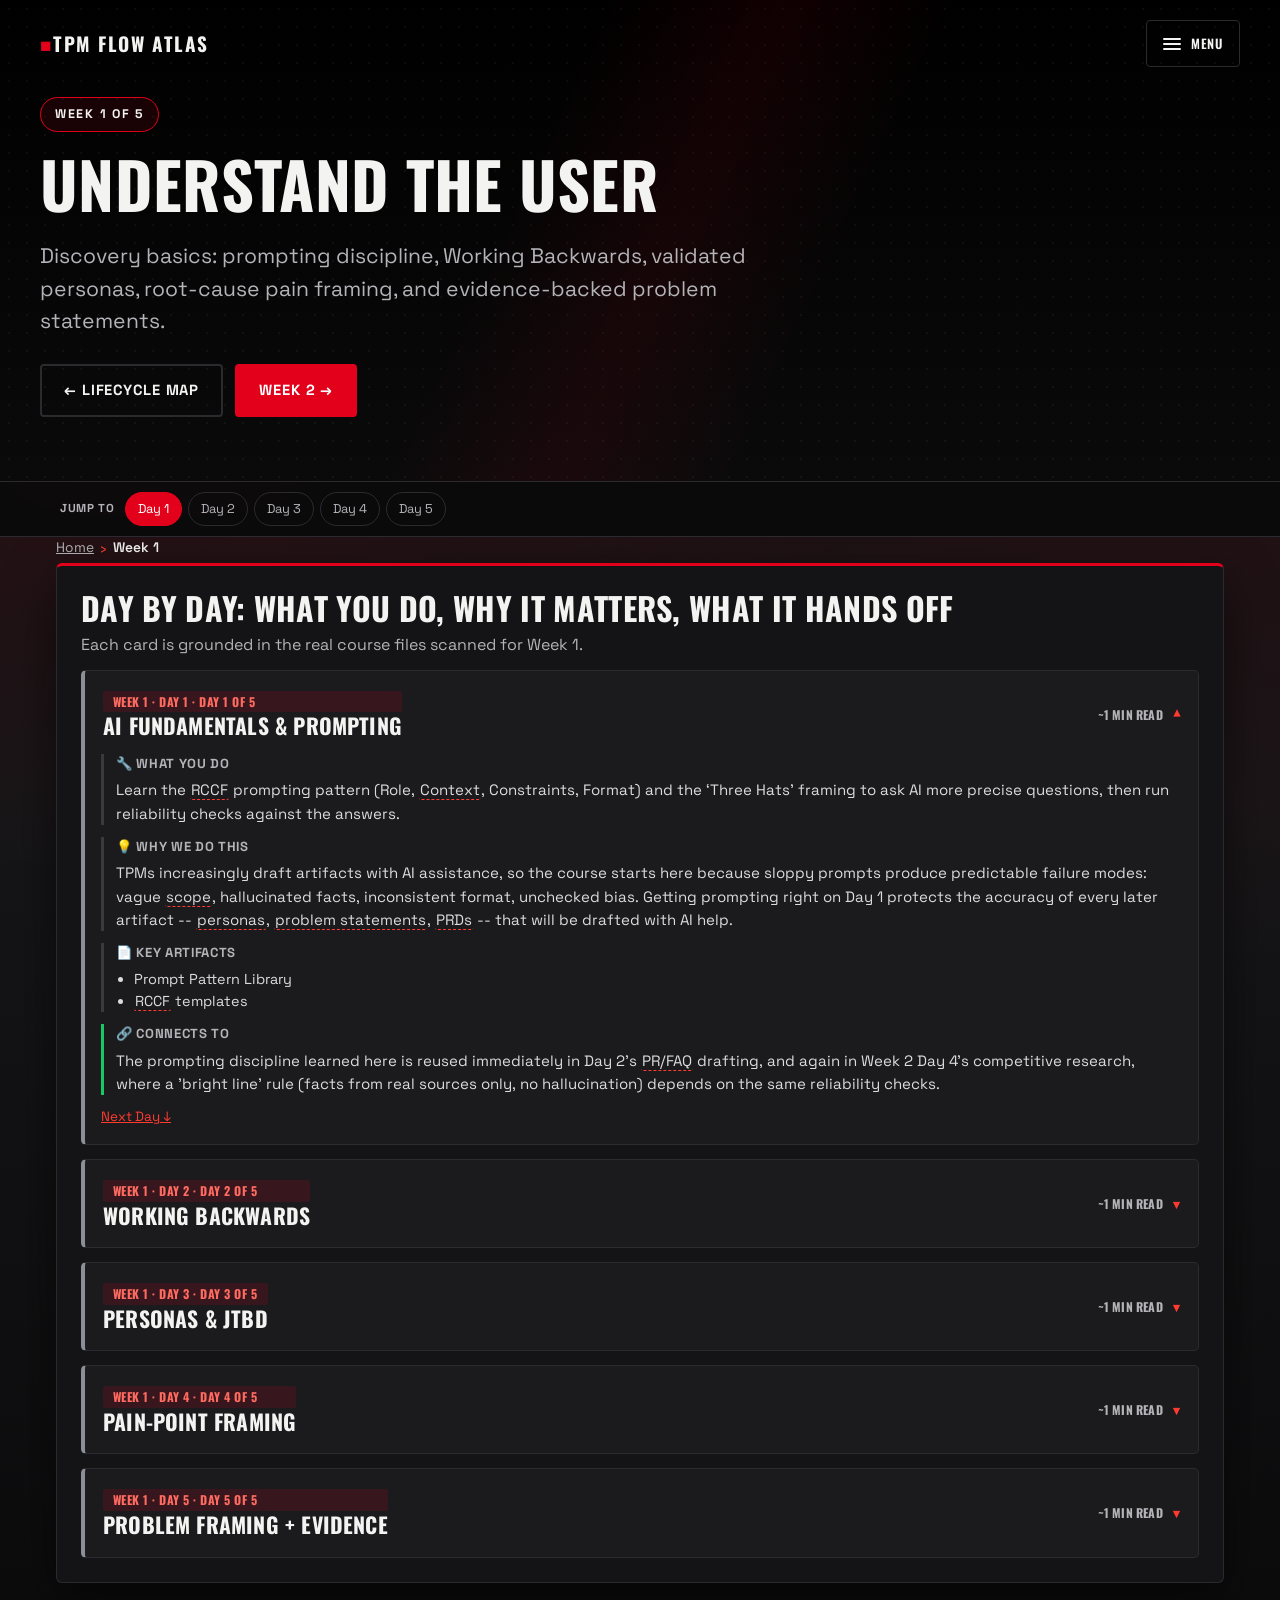
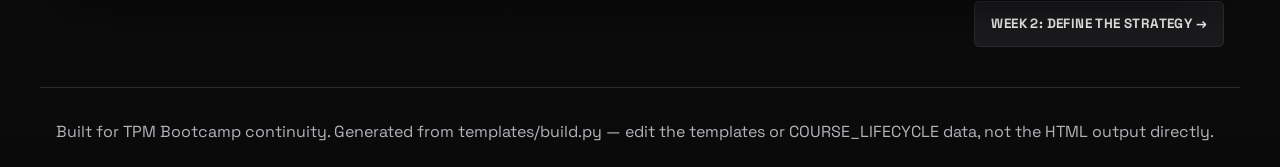
==== commit 98e04c61: "Layout change" ====
--- a/week1.html
+++ b/week1.html
@@ -8,10 +8,13 @@
   <link rel="preconnect" href="https://fonts.googleapis.com" />
   <link rel="preconnect" href="https://fonts.gstatic.com" crossorigin />
   <link href="https://fonts.googleapis.com/css2?family=Space+Grotesk:wght@400;500;700&family=Oswald:wght@500;600;700&display=swap" rel="stylesheet" />
+  <link rel="icon" type="image/svg+xml" href="favicon.svg" />
   <link rel="stylesheet" href="styles.css" />
 </head>
 <body>
   <a class="skip-link" href="#main-content">Skip to main content</a>
+
+  <div class="scroll-progress" aria-hidden="true"><div class="scroll-progress-bar" id="scroll-progress-bar"></div></div>
 
   <header class="hero hero-compact">
     <div class="hero-noise" aria-hidden="true"></div>
@@ -29,11 +32,13 @@
             <a href="week1.html" class="active" aria-current="page">Week 1 &middot; Understand The User</a>
             <a href="week2.html">Week 2 &middot; Define The Strategy</a>
             <a href="week3.html">Week 3 &middot; Build The PRD</a>
+            <a href="glossary-core.html">Core TPM Glossary</a>
           </div>
           <div class="menu-col menu-col-technical">
             <h3 class="menu-col-title">Technical Content</h3>
             <a href="week4.html">Week 4 &middot; Decide The Architecture</a>
             <a href="week5.html">Week 5 &middot; Model The Technical Details</a>
+            <a href="glossary-technical.html">Technical Glossary</a>
           </div>
         </div>
       </div>
@@ -49,8 +54,19 @@
     </div>
   </header>
 
+<nav class="jump-nav" aria-label="On this page">
+  <div class="jump-nav-inner">
+    <span class="jump-nav-label">Jump to</span>
+    <a href="#d1">Day 1</a>
+    <a href="#d2">Day 2</a>
+    <a href="#d3">Day 3</a>
+    <a href="#d4">Day 4</a>
+    <a href="#d5">Day 5</a>
+  </div>
+</nav>
+
   <main id="main-content">
-    <p class="breadcrumb"><a href="index.html">Home</a> / Week 1</p>
+    <p class="breadcrumb"><a href="index.html">Home</a><span class="breadcrumb-sep" aria-hidden="true">&rsaquo;</span><span class="breadcrumb-current">Week 1</span></p>
 
     <section class="panel" aria-labelledby="days-title">
       <div class="section-head">
@@ -59,159 +75,209 @@
       </div>
 
       <article id="d1" class="day-card week1">
-        <div class="day-card-head">
-          <span class="day-kicker">Week 1 &middot; Day 1</span>
-          <h3 class="day-card-title">AI Fundamentals &amp; Prompting</h3>
-        </div>
-
-        <div class="day-block">
-          <h4>What You Do</h4>
-          <p>Learn the RCCF prompting pattern (Role, Context, Constraints, Format) and the ‘Three Hats’ framing to ask AI more precise questions, then run reliability checks against the answers.</p>
-        </div>
-
-
-        <div class="day-block">
-          <h4>Why We Do This</h4>
-          <p>TPMs increasingly draft artifacts with AI assistance, so the course starts here because sloppy prompts produce predictable failure modes: vague scope, hallucinated facts, inconsistent format, unchecked bias. Getting prompting right on Day 1 protects the accuracy of every later artifact -- personas, problem statements, PRDs -- that will be drafted with AI help.</p>
-        </div>
-
-        <div class="day-block">
-          <h4>Key Artifacts</h4>
-          <ul class="day-artifacts">
-<li>Prompt Pattern Library</li><li>RCCF templates</li>          </ul>
-        </div>
-
-        <div class="day-block day-connects">
-          <h4>Connects To</h4>
-          <p>The prompting discipline learned here is reused immediately in Day 2&#39;s PR/FAQ drafting, and again in Week 2 Day 4&#39;s competitive research, where a &#39;bright line&#39; rule (facts from real sources only, no hallucination) depends on the same reliability checks.</p>
-        </div>
-
-        <div class="day-nav-inline">
-<a href="#d2">Next Day &darr;</a>        </div>
+        <h3 class="day-card-title">
+          <button type="button" class="day-toggle" aria-expanded="true" aria-controls="day-body-d1">
+            <span class="day-toggle-text">
+              <span class="day-kicker">Week 1 &middot; Day 1 &middot; Day 1 of 5</span>
+              <span class="day-title-text">AI Fundamentals &amp; Prompting</span>
+            </span>
+            <span class="day-toggle-meta">
+              <span class="day-read-time">~1 min read</span>
+              <span class="day-toggle-icon" aria-hidden="true">&#9662;</span>
+            </span>
+          </button>
+        </h3>
+
+        <div class="day-card-body" id="day-body-d1">
+          <div class="day-block block-do">
+            <h4>What You Do</h4>
+            <p>Learn the <span class="gloss-term" tabindex="0" role="button" aria-haspopup="dialog" aria-expanded="false" data-gloss-id="rccf">RCCF</span> prompting pattern (Role, <span class="gloss-term" tabindex="0" role="button" aria-haspopup="dialog" aria-expanded="false" data-gloss-id="context-prd">Context</span>, Constraints, Format) and the ‘Three Hats’ framing to ask AI more precise questions, then run reliability checks against the answers.</p>
+          </div>
+
+
+          <div class="day-block block-why">
+            <h4>Why We Do This</h4>
+            <p>TPMs increasingly draft artifacts with AI assistance, so the course starts here because sloppy prompts produce predictable failure modes: vague <span class="gloss-term" tabindex="0" role="button" aria-haspopup="dialog" aria-expanded="false" data-gloss-id="scope">scope</span>, hallucinated facts, inconsistent format, unchecked bias. Getting prompting right on Day 1 protects the accuracy of every later artifact -- <span class="gloss-term" tabindex="0" role="button" aria-haspopup="dialog" aria-expanded="false" data-gloss-id="persona">personas</span>, <span class="gloss-term" tabindex="0" role="button" aria-haspopup="dialog" aria-expanded="false" data-gloss-id="problem-statement">problem statements</span>, <span class="gloss-term" tabindex="0" role="button" aria-haspopup="dialog" aria-expanded="false" data-gloss-id="prd">PRDs</span> -- that will be drafted with AI help.</p>
+          </div>
+
+          <div class="day-block block-artifacts">
+            <h4>Key Artifacts</h4>
+            <ul class="day-artifacts">
+<li>Prompt Pattern Library</li><li><span class="gloss-term" tabindex="0" role="button" aria-haspopup="dialog" aria-expanded="false" data-gloss-id="rccf">RCCF</span> templates</li>            </ul>
+          </div>
+
+          <div class="day-block block-connects day-connects">
+            <h4>Connects To</h4>
+            <p>The prompting discipline learned here is reused immediately in Day 2's <span class="gloss-term" tabindex="0" role="button" aria-haspopup="dialog" aria-expanded="false" data-gloss-id="pr-faq">PR/FAQ</span> drafting, and again in Week 2 Day 4's competitive research, where a 'bright line' rule (facts from real sources only, no hallucination) depends on the same reliability checks.</p>
+          </div>
+
+          <div class="day-nav-inline">
+<a href="#d2">Next Day &darr;</a>          </div>
+        </div>
       </article>
       <article id="d2" class="day-card week1">
-        <div class="day-card-head">
-          <span class="day-kicker">Week 1 &middot; Day 2</span>
-          <h3 class="day-card-title">Working Backwards</h3>
-        </div>
-
-        <div class="day-block">
-          <h4>What You Do</h4>
-          <p>Draft a PR/FAQ (Press Release / FAQ) narrative and the Five Customer Questions before any solution is designed, then run a peer critique protocol on the draft.</p>
-        </div>
-
-<figure class="mini-diagram"><div class="flow-strip"><span class="fs-box">Heading</span><span class="fs-arrow">&rarr;</span><span class="fs-box">Sub-heading</span><span class="fs-arrow">&rarr;</span><span class="fs-box">Summary</span><span class="fs-arrow">&rarr;</span><span class="fs-box">Problem</span><span class="fs-arrow">&rarr;</span><span class="fs-box">Solution</span><span class="fs-arrow">&rarr;</span><span class="fs-box fs-accent">Customer Quote</span></div><figcaption>The 6-part PR/FAQ structure &mdash; written before any design or engineering work starts.</figcaption></figure>
-        <div class="day-block">
-          <h4>Why We Do This</h4>
-          <p>Working Backwards forces the team to define customer value and success criteria in plain language before committing engineering time. It sits right after prompting because it is the first checkpoint against building features nobody asked for -- writing the &#39;press release&#39; first exposes weak value propositions immediately.</p>
-        </div>
-
-        <div class="day-block">
-          <h4>Key Artifacts</h4>
-          <ul class="day-artifacts">
-<li>PR/FAQ draft</li><li>Five Customer Questions</li><li>Peer Critique Protocol notes</li>          </ul>
-        </div>
-
-        <div class="day-block day-connects">
-          <h4>Connects To</h4>
-          <p>The customer value claims made in the PR/FAQ become the raw hypotheses that Day 3&#39;s persona work and Day 4&#39;s pain-point work must validate with real behavioral evidence.</p>
-        </div>
-
-        <div class="day-nav-inline">
-<a href="#d1">&uarr; Prev Day</a><a href="#d3">Next Day &darr;</a>        </div>
+        <h3 class="day-card-title">
+          <button type="button" class="day-toggle" aria-expanded="false" aria-controls="day-body-d2">
+            <span class="day-toggle-text">
+              <span class="day-kicker">Week 1 &middot; Day 2 &middot; Day 2 of 5</span>
+              <span class="day-title-text">Working Backwards</span>
+            </span>
+            <span class="day-toggle-meta">
+              <span class="day-read-time">~1 min read</span>
+              <span class="day-toggle-icon" aria-hidden="true">&#9662;</span>
+            </span>
+          </button>
+        </h3>
+
+        <div class="day-card-body" id="day-body-d2" hidden>
+          <div class="day-block block-do">
+            <h4>What You Do</h4>
+            <p>Draft a <span class="gloss-term" tabindex="0" role="button" aria-haspopup="dialog" aria-expanded="false" data-gloss-id="pr-faq">PR/FAQ</span> (Press Release / FAQ) narrative and the Five Customer Questions before any solution is designed, then run a peer critique protocol on the draft.</p>
+          </div>
+
+<figure class="mini-diagram"><div class="flow-strip"><span class="fs-box">Heading</span><span class="fs-arrow">&rarr;</span><span class="fs-box">Sub-heading</span><span class="fs-arrow">&rarr;</span><span class="fs-box">Summary</span><span class="fs-arrow">&rarr;</span><span class="fs-box">Problem</span><span class="fs-arrow">&rarr;</span><span class="fs-box">Solution</span><span class="fs-arrow">&rarr;</span><span class="fs-box fs-accent">Customer Quote</span></div><figcaption>The 6-part <span class="gloss-term" tabindex="0" role="button" aria-haspopup="dialog" aria-expanded="false" data-gloss-id="pr-faq">PR/FAQ</span> structure &mdash; written before any design or engineering work starts.</figcaption></figure>
+          <div class="day-block block-why">
+            <h4>Why We Do This</h4>
+            <p><span class="gloss-term" tabindex="0" role="button" aria-haspopup="dialog" aria-expanded="false" data-gloss-id="working-backwards">Working Backwards</span> forces the team to define customer value and success criteria in plain language before committing engineering time. It sits right after prompting because it is the first checkpoint against building features nobody asked for -- writing the 'press release' first exposes weak value propositions immediately.</p>
+          </div>
+
+          <div class="day-block block-artifacts">
+            <h4>Key Artifacts</h4>
+            <ul class="day-artifacts">
+<li><span class="gloss-term" tabindex="0" role="button" aria-haspopup="dialog" aria-expanded="false" data-gloss-id="pr-faq">PR/FAQ</span> draft</li><li>Five Customer Questions</li><li>Peer Critique Protocol notes</li>            </ul>
+          </div>
+
+          <div class="day-block block-connects day-connects">
+            <h4>Connects To</h4>
+            <p>The customer value claims made in the <span class="gloss-term" tabindex="0" role="button" aria-haspopup="dialog" aria-expanded="false" data-gloss-id="pr-faq">PR/FAQ</span> become the raw hypotheses that Day 3's <span class="gloss-term" tabindex="0" role="button" aria-haspopup="dialog" aria-expanded="false" data-gloss-id="persona">persona</span> work and Day 4's <span class="gloss-term" tabindex="0" role="button" aria-haspopup="dialog" aria-expanded="false" data-gloss-id="pain-point">pain-point</span> work must validate with real behavioral evidence.</p>
+          </div>
+
+          <div class="day-nav-inline">
+<a href="#d1">&uarr; Prev Day</a><a href="#d3">Next Day &darr;</a>          </div>
+        </div>
       </article>
       <article id="d3" class="day-card week1">
-        <div class="day-card-head">
-          <span class="day-kicker">Week 1 &middot; Day 3</span>
-          <h3 class="day-card-title">Personas &amp; JTBD</h3>
-        </div>
-
-        <div class="day-block">
-          <h4>What You Do</h4>
-          <p>Build personas from behavioral evidence (what people actually do) instead of demographics, validate them with a Validation Canvas, and frame the underlying Job to Be Done.</p>
-        </div>
-
-
-        <div class="day-block">
-          <h4>Why We Do This</h4>
-          <p>A persona built on job titles or age ranges doesn&#39;t predict behavior; a persona built on &#39;what job is this person trying to get done, in what circumstance&#39; does. This keeps every later prioritization decision traceable to a real, validated user -- not an assumed one.</p>
-        </div>
-
-        <div class="day-block">
-          <h4>Key Artifacts</h4>
-          <ul class="day-artifacts">
-<li>Persona Validation Canvas</li><li>JTBD statements</li>          </ul>
-        </div>
-
-        <div class="day-block day-connects">
-          <h4>Connects To</h4>
-          <p>The validated persona and JTBD statement become the &#39;who&#39; and &#39;why&#39; that Day 4&#39;s pain-point framing digs into, and later the &#39;who&#39; cited in every PRD problem statement in Week 3.</p>
-        </div>
-
-        <div class="day-nav-inline">
-<a href="#d2">&uarr; Prev Day</a><a href="#d4">Next Day &darr;</a>        </div>
+        <h3 class="day-card-title">
+          <button type="button" class="day-toggle" aria-expanded="false" aria-controls="day-body-d3">
+            <span class="day-toggle-text">
+              <span class="day-kicker">Week 1 &middot; Day 3 &middot; Day 3 of 5</span>
+              <span class="day-title-text">Personas &amp; JTBD</span>
+            </span>
+            <span class="day-toggle-meta">
+              <span class="day-read-time">~1 min read</span>
+              <span class="day-toggle-icon" aria-hidden="true">&#9662;</span>
+            </span>
+          </button>
+        </h3>
+
+        <div class="day-card-body" id="day-body-d3" hidden>
+          <div class="day-block block-do">
+            <h4>What You Do</h4>
+            <p>Build <span class="gloss-term" tabindex="0" role="button" aria-haspopup="dialog" aria-expanded="false" data-gloss-id="persona">personas</span> from behavioral evidence (what people actually do) instead of demographics, validate them with a Validation Canvas, and frame the underlying Job to Be Done.</p>
+          </div>
+
+
+          <div class="day-block block-why">
+            <h4>Why We Do This</h4>
+            <p>A <span class="gloss-term" tabindex="0" role="button" aria-haspopup="dialog" aria-expanded="false" data-gloss-id="persona">persona</span> built on job titles or age ranges doesn't predict behavior; a <span class="gloss-term" tabindex="0" role="button" aria-haspopup="dialog" aria-expanded="false" data-gloss-id="persona">persona</span> built on 'what job is this person trying to get done, in what circumstance' does. This keeps every later prioritization decision traceable to a real, validated user -- not an assumed one.</p>
+          </div>
+
+          <div class="day-block block-artifacts">
+            <h4>Key Artifacts</h4>
+            <ul class="day-artifacts">
+<li><span class="gloss-term" tabindex="0" role="button" aria-haspopup="dialog" aria-expanded="false" data-gloss-id="persona">Persona</span> Validation Canvas</li><li><span class="gloss-term" tabindex="0" role="button" aria-haspopup="dialog" aria-expanded="false" data-gloss-id="jtbd">JTBD</span> statements</li>            </ul>
+          </div>
+
+          <div class="day-block block-connects day-connects">
+            <h4>Connects To</h4>
+            <p>The validated <span class="gloss-term" tabindex="0" role="button" aria-haspopup="dialog" aria-expanded="false" data-gloss-id="persona">persona</span> and <span class="gloss-term" tabindex="0" role="button" aria-haspopup="dialog" aria-expanded="false" data-gloss-id="jtbd">JTBD</span> statement become the 'who' and 'why' that Day 4's <span class="gloss-term" tabindex="0" role="button" aria-haspopup="dialog" aria-expanded="false" data-gloss-id="pain-point">pain-point</span> framing digs into, and later the 'who' cited in every <span class="gloss-term" tabindex="0" role="button" aria-haspopup="dialog" aria-expanded="false" data-gloss-id="prd">PRD</span> <span class="gloss-term" tabindex="0" role="button" aria-haspopup="dialog" aria-expanded="false" data-gloss-id="problem-statement">problem statement</span> in Week 3.</p>
+          </div>
+
+          <div class="day-nav-inline">
+<a href="#d2">&uarr; Prev Day</a><a href="#d4">Next Day &darr;</a>          </div>
+        </div>
       </article>
       <article id="d4" class="day-card week1">
-        <div class="day-card-head">
-          <span class="day-kicker">Week 1 &middot; Day 4</span>
-          <h3 class="day-card-title">Pain-Point Framing</h3>
-        </div>
-
-        <div class="day-block">
-          <h4>What You Do</h4>
-          <p>Extract pain points from observed behavior (not just stated complaints), use 5 Whys to reach root-cause pain, group raw pains into themes via affinity mapping, and score each pain on Severity × Frequency × Addressability.</p>
-        </div>
-
-<figure class="mini-diagram"><div class="whys-chain"><div class="wc-box">Symptom: users abandon the task partway through</div><span class="wc-arrow">&darr; Why?</span><div class="wc-box">The next step was never made clear</div><span class="wc-arrow">&darr; Why?</span><div class="wc-box">The system gave no feedback after the action</div><span class="wc-arrow">&darr; Why?</span><div class="wc-box">No pattern confirms state changes back to the user</div><span class="wc-arrow">&darr; Why?</span><div class="wc-box wc-root">Root cause: missing status feedback breaks trust in the action</div></div><div class="factor-row"><span class="factor-chip">Severity</span><span class="factor-op">&times;</span><span class="factor-chip">Frequency</span><span class="factor-op">&times;</span><span class="factor-chip">Addressability</span></div><figcaption>5 Whys drives a symptom down to its root cause; the scoring formula decides what is actually worth solving.</figcaption></figure>
-        <div class="day-block">
-          <h4>Why We Do This</h4>
-          <p>The course&#39;s own Day 4 objectives are explicit: separate root-cause pain from symptoms, and distinguish pains you must fix from pains you must live with. Without this scoring step, teams chase the loudest complaint instead of the pain that actually threatens the business -- this is the mechanical filter that decides what&#39;s worth solving.</p>
-        </div>
-
-        <div class="day-block">
-          <h4>Key Artifacts</h4>
-          <ul class="day-artifacts">
-<li>5 Whys worksheets</li><li>Pain theme affinity map</li><li>Severity x Frequency x Addressability scoring sheet</li>          </ul>
-        </div>
-
-        <div class="day-block day-connects">
-          <h4>Connects To</h4>
-          <p>The highest Severity × Frequency × Addressability pains become the evidence base for Day 5&#39;s six-line problem statement, and the same pains resurface in Week 2 Day 3&#39;s heuristic audit as concrete UX failures.</p>
-        </div>
-
-        <div class="day-nav-inline">
-<a href="#d3">&uarr; Prev Day</a><a href="#d5">Next Day &darr;</a>        </div>
+        <h3 class="day-card-title">
+          <button type="button" class="day-toggle" aria-expanded="false" aria-controls="day-body-d4">
+            <span class="day-toggle-text">
+              <span class="day-kicker">Week 1 &middot; Day 4 &middot; Day 4 of 5</span>
+              <span class="day-title-text">Pain-Point Framing</span>
+            </span>
+            <span class="day-toggle-meta">
+              <span class="day-read-time">~1 min read</span>
+              <span class="day-toggle-icon" aria-hidden="true">&#9662;</span>
+            </span>
+          </button>
+        </h3>
+
+        <div class="day-card-body" id="day-body-d4" hidden>
+          <div class="day-block block-do">
+            <h4>What You Do</h4>
+            <p>Extract <span class="gloss-term" tabindex="0" role="button" aria-haspopup="dialog" aria-expanded="false" data-gloss-id="pain-point">pain points</span> from observed behavior (not just stated complaints), use <span class="gloss-term" tabindex="0" role="button" aria-haspopup="dialog" aria-expanded="false" data-gloss-id="five-whys">5 Whys</span> to reach root-cause pain, group raw pains into themes via affinity mapping, and score each pain on Severity × Frequency × Addressability.</p>
+          </div>
+
+<figure class="mini-diagram"><div class="whys-chain"><div class="wc-box">Symptom: users abandon the task partway through</div><span class="wc-arrow">&darr; Why?</span><div class="wc-box">The next step was never made clear</div><span class="wc-arrow">&darr; Why?</span><div class="wc-box">The system gave no feedback after the action</div><span class="wc-arrow">&darr; Why?</span><div class="wc-box">No pattern confirms state changes back to the user</div><span class="wc-arrow">&darr; Why?</span><div class="wc-box wc-root">Root cause: missing status feedback breaks trust in the action</div></div><div class="factor-row"><span class="factor-chip">Severity</span><span class="factor-op">&times;</span><span class="factor-chip">Frequency</span><span class="factor-op">&times;</span><span class="factor-chip">Addressability</span></div><figcaption><span class="gloss-term" tabindex="0" role="button" aria-haspopup="dialog" aria-expanded="false" data-gloss-id="five-whys">5 Whys</span> drives a symptom down to its root cause; the scoring formula decides what is actually worth solving.</figcaption></figure>
+          <div class="day-block block-why">
+            <h4>Why We Do This</h4>
+            <p>The course's own Day 4 objectives are explicit: separate root-cause pain from symptoms, and distinguish pains you must fix from pains you must live with. Without this scoring step, teams chase the loudest complaint instead of the pain that actually threatens the business -- this is the mechanical filter that decides what's worth solving.</p>
+          </div>
+
+          <div class="day-block block-artifacts">
+            <h4>Key Artifacts</h4>
+            <ul class="day-artifacts">
+<li><span class="gloss-term" tabindex="0" role="button" aria-haspopup="dialog" aria-expanded="false" data-gloss-id="five-whys">5 Whys</span> worksheets</li><li>Pain theme affinity map</li><li>Severity x Frequency x Addressability scoring sheet</li>            </ul>
+          </div>
+
+          <div class="day-block block-connects day-connects">
+            <h4>Connects To</h4>
+            <p>The highest Severity × Frequency × Addressability pains become the evidence base for Day 5's six-line <span class="gloss-term" tabindex="0" role="button" aria-haspopup="dialog" aria-expanded="false" data-gloss-id="problem-statement">problem statement</span>, and the same pains resurface in Week 2 Day 3's <span class="gloss-term" tabindex="0" role="button" aria-haspopup="dialog" aria-expanded="false" data-gloss-id="heuristic">heuristic</span> audit as concrete UX failures.</p>
+          </div>
+
+          <div class="day-nav-inline">
+<a href="#d3">&uarr; Prev Day</a><a href="#d5">Next Day &darr;</a>          </div>
+        </div>
       </article>
       <article id="d5" class="day-card week1">
-        <div class="day-card-head">
-          <span class="day-kicker">Week 1 &middot; Day 5</span>
-          <h3 class="day-card-title">Problem Framing + Evidence</h3>
-        </div>
-
-        <div class="day-block">
-          <h4>What You Do</h4>
-          <p>Compress validated pain into a six-line Problem Statement template and back it with an Evidence Brief that states data confidence and business impact, then present it in a readout.</p>
-        </div>
-
-
-        <div class="day-block">
-          <h4>Why We Do This</h4>
-          <p>A problem statement without evidence is an opinion. This day forces a hard stop before Week 2: no team moves into metrics work until the problem is written down in one crisp paragraph with a confidence rating attached, so leadership can challenge it before resources are committed.</p>
-        </div>
-
-        <div class="day-block">
-          <h4>Key Artifacts</h4>
-          <ul class="day-artifacts">
-<li>Six-line Problem Statement</li><li>Evidence Brief</li><li>Readout deck</li>          </ul>
-        </div>
-
-        <div class="day-block day-connects">
-          <h4>Connects To</h4>
-          <p>This six-line problem statement is the exact document Week 2 Day 1 opens with when building the Metrics Pyramid -- the metric must prove this specific problem is shrinking.</p>
-        </div>
-
-        <div class="day-nav-inline">
-<a href="#d4">&uarr; Prev Day</a>        </div>
+        <h3 class="day-card-title">
+          <button type="button" class="day-toggle" aria-expanded="false" aria-controls="day-body-d5">
+            <span class="day-toggle-text">
+              <span class="day-kicker">Week 1 &middot; Day 5 &middot; Day 5 of 5</span>
+              <span class="day-title-text">Problem Framing + Evidence</span>
+            </span>
+            <span class="day-toggle-meta">
+              <span class="day-read-time">~1 min read</span>
+              <span class="day-toggle-icon" aria-hidden="true">&#9662;</span>
+            </span>
+          </button>
+        </h3>
+
+        <div class="day-card-body" id="day-body-d5" hidden>
+          <div class="day-block block-do">
+            <h4>What You Do</h4>
+            <p>Compress validated pain into a six-line <span class="gloss-term" tabindex="0" role="button" aria-haspopup="dialog" aria-expanded="false" data-gloss-id="problem-statement">Problem Statement</span> template and back it with an <span class="gloss-term" tabindex="0" role="button" aria-haspopup="dialog" aria-expanded="false" data-gloss-id="evidence-brief">Evidence Brief</span> that states data confidence and business impact, then present it in a readout.</p>
+          </div>
+
+
+          <div class="day-block block-why">
+            <h4>Why We Do This</h4>
+            <p>A <span class="gloss-term" tabindex="0" role="button" aria-haspopup="dialog" aria-expanded="false" data-gloss-id="problem-statement">problem statement</span> without evidence is an opinion. This day forces a hard stop before Week 2: no team moves into metrics work until the problem is written down in one crisp paragraph with a confidence rating attached, so leadership can challenge it before resources are committed.</p>
+          </div>
+
+          <div class="day-block block-artifacts">
+            <h4>Key Artifacts</h4>
+            <ul class="day-artifacts">
+<li>Six-line <span class="gloss-term" tabindex="0" role="button" aria-haspopup="dialog" aria-expanded="false" data-gloss-id="problem-statement">Problem Statement</span></li><li><span class="gloss-term" tabindex="0" role="button" aria-haspopup="dialog" aria-expanded="false" data-gloss-id="evidence-brief">Evidence Brief</span></li><li>Readout deck</li>            </ul>
+          </div>
+
+          <div class="day-block block-connects day-connects">
+            <h4>Connects To</h4>
+            <p>This six-line <span class="gloss-term" tabindex="0" role="button" aria-haspopup="dialog" aria-expanded="false" data-gloss-id="problem-statement">problem statement</span> is the exact document Week 2 Day 1 opens with when building the <span class="gloss-term" tabindex="0" role="button" aria-haspopup="dialog" aria-expanded="false" data-gloss-id="metrics-pyramid">Metrics Pyramid</span> -- the metric must prove this specific problem is shrinking.</p>
+          </div>
+
+          <div class="day-nav-inline">
+<a href="#d4">&uarr; Prev Day</a>          </div>
+        </div>
       </article>
     </section>
 
@@ -227,6 +293,19 @@
     <p>Built for TPM Bootcamp continuity. Generated from templates/build.py &mdash; edit the templates or COURSE_LIFECYCLE data, not the HTML output directly.</p>
   </footer>
 
+  <button type="button" id="back-to-top" class="back-to-top" aria-label="Back to top" hidden>&uarr; Top</button>
+
+  <div id="gloss-popover" class="gloss-popover" role="dialog" aria-labelledby="gloss-popover-term" hidden>
+    <div class="gloss-popover-head">
+      <span class="gloss-popover-badge" id="gloss-popover-badge"></span>
+      <button type="button" class="gloss-popover-close" id="gloss-popover-close" aria-label="Close definition">&times;</button>
+    </div>
+    <h4 id="gloss-popover-term"></h4>
+    <p id="gloss-popover-def"></p>
+    <a id="gloss-popover-link" class="gloss-popover-link" href="#">View in full glossary &rarr;</a>
+  </div>
+
+  <script id="glossary-data" type="application/json">{"rccf": {"term": "RCCF", "definition": "A checklist for asking an AI a genuinely useful question: Role (who should it act as), Context (the situation), Constraints (what the answer must respect), Format (how the answer should look).", "category": "core"}, "working-backwards": {"term": "Working Backwards", "definition": "A planning method where you write the finished product's press release and FAQ before you build anything, so you're forced to prove real customer value first.", "category": "core"}, "pr-faq": {"term": "PR/FAQ", "definition": "A one-page press release plus a list of Frequently Asked Questions for a product that doesn't exist yet -- the actual document the Working Backwards method produces.", "category": "core"}, "persona": {"term": "Persona", "definition": "A description of a real type of user, built from actual behavior and evidence (not a guess), used to keep decisions grounded in a real person's needs.", "category": "core"}, "jtbd": {"term": "JTBD (Jobs To Be Done)", "definition": "A way of describing what a customer is really trying to accomplish (e.g. \u2018reassign a job in under 30 seconds\u2019), instead of a demographic label.", "category": "core"}, "pain-point": {"term": "Pain Point", "definition": "A specific moment where a real user gets stuck, frustrated, or blocked while doing their job -- written as a verb + circumstance + consequence, not a vague complaint.", "category": "core"}, "five-whys": {"term": "5 Whys", "definition": "A technique of asking \u2018why\u2019 five times in a row on a problem to dig past the surface symptom and find its true root cause.", "category": "core"}, "problem-statement": {"term": "Problem Statement", "definition": "A short, evidence-backed paragraph naming who has the problem, what it is, and how we know it's real -- the starting line for any new feature.", "category": "core"}, "evidence-brief": {"term": "Evidence Brief", "definition": "A short document that backs up a problem statement with real data points (numbers, quotes, examples) instead of opinions.", "category": "core"}, "north-star-metric": {"term": "North Star Metric", "definition": "The single number a whole team rallies around, chosen because moving it up means customers are truly better off -- not just a number that looks good in a report.", "category": "core"}, "kpi": {"term": "KPI (Key Performance Indicator)", "definition": "A specific, trackable number used to check whether a team is on track toward a bigger goal.", "category": "core"}, "metrics-pyramid": {"term": "Metrics Pyramid", "definition": "A way of organizing measurements into three layers: the North Star at the top, KPIs in the middle, and small day-to-day operational signals at the bottom.", "category": "core"}, "vanity-metric": {"term": "Vanity Metric", "definition": "A number that goes up and looks impressive but doesn't actually prove customers are better off (e.g. total signups, when most people never come back).", "category": "core"}, "counter-metric": {"term": "Counter-Metric", "definition": "A second number tracked alongside the North Star specifically to catch it being \u2018gamed\u2019 -- e.g. if speed goes up but accuracy secretly drops, this catches it.", "category": "core"}, "heuristic": {"term": "Heuristic", "definition": "One of 10 well-known rules of thumb for judging whether software is easy or hard to use (e.g. \u2018the system should always keep users informed\u2019).", "category": "core"}, "accessibility": {"term": "Accessibility (a11y)", "definition": "Designing a product so people with different abilities (vision, hearing, motor, cognitive) can still use it fully -- not an optional extra feature.", "category": "core"}, "design-principle": {"term": "Design Principle", "definition": "A short, memorable rule a team commits to that guides every future design decision (e.g. \u2018build guardrails, not cleanup workflows\u2019).", "category": "core"}, "journey-map": {"term": "Customer Journey Map", "definition": "A visual timeline of every stage a customer goes through while using a product, showing where they feel confident, confused, or frustrated at each step.", "category": "core"}, "friction-point": {"term": "Friction Point", "definition": "A specific spot in a customer journey where something slows the customer down or causes them to hesitate, doubt, or give up.", "category": "core"}, "prd": {"term": "PRD (Product Requirements Document)", "definition": "The official written plan for a feature: what problem it solves, what it must do, how you'll know it works, and what could go wrong -- the handoff to engineering.", "category": "core"}, "acceptance-criteria": {"term": "Acceptance Criteria (AC)", "definition": "A specific, testable checklist condition that must be true for a feature to be \u2018done\u2019 -- clear enough that anyone could check pass/fail without guessing.", "category": "core"}, "nfr": {"term": "NFR (Non-Functional Requirement)", "definition": "A requirement about how well something must work (how fast, how secure, how reliable) rather than what it does -- e.g. a page must load in under 2 seconds.", "category": "core"}, "dependency": {"term": "Dependency", "definition": "Something a feature needs from another team, system, or decision before it can ship -- each one should have a named owner and a due date.", "category": "core"}, "risk": {"term": "Risk (in a PRD)", "definition": "A specific thing that could go wrong with a feature, written down on purpose along with a plan for what to do if it happens.", "category": "core"}, "solution-sketch": {"term": "Solution Sketch", "definition": "A short, plain-language walkthrough of how a feature will work step-by-step from the user's point of view -- the visible flow, not low-level code.", "category": "core"}, "context-prd": {"term": "Context (PRD section)", "definition": "The background section of a document that explains the business situation and the problem being solved, so a reader with no prior history can understand why it matters.", "category": "core"}, "goals-non-goals": {"term": "Goals & Non-Goals", "definition": "An explicit list of what a feature IS trying to do (goals) and, just as importantly, what it deliberately is NOT trying to do -- this stops scope from silently growing.", "category": "core"}, "scope": {"term": "Scope", "definition": "The exact boundary of what is and isn't included in a piece of work.", "category": "core"}, "stakeholder": {"term": "Stakeholder", "definition": "Any person or team who has a real interest in a decision and whose input or sign-off is needed before moving forward.", "category": "core"}, "sign-off": {"term": "Sign-Off", "definition": "A stakeholder's explicit, named approval on a specific decision or document -- not just a passive 'no objection.'", "category": "core"}, "capstone": {"term": "Capstone", "definition": "The final, cumulative project at the end of the Boot Camp where every skill learned across all 8 weeks gets applied together on one real feature.", "category": "core"}, "monolith": {"term": "Monolith", "definition": "One single, large application where all the features live together in one shared codebase and get deployed together as one unit.", "category": "technical"}, "microservices": {"term": "Microservices", "definition": "An architecture style where a product is split into many small, independent services (e.g. a separate Billing Service and Notification Service) that can each be built and deployed on their own.", "category": "technical"}, "integration-map": {"term": "Integration Map", "definition": "A diagram showing every system a feature talks to and the exact \u2018contract\u2019 (data format and rules) each connection uses.", "category": "technical"}, "stride": {"term": "STRIDE", "definition": "A checklist of 6 threat categories used to find security weaknesses: Spoofing, Tampering, Repudiation, Information disclosure, Denial of service, Elevation of privilege.", "category": "technical"}, "threat-model": {"term": "Threat Model", "definition": "A structured exercise of walking through a system on purpose to find where an attacker could cause harm, before it's built.", "category": "technical"}, "compliance": {"term": "Compliance", "definition": "A set of external rules or standards (like SOC 2, or a privacy law) a product must follow, often requiring proof like an audit trail.", "category": "technical"}, "c4-diagram": {"term": "C4 Diagram", "definition": "A standard way of drawing software architecture at 4 zoom levels: Context, Container, Component, and Code -- TPMs typically only draw the first two.", "category": "technical"}, "context-diagram": {"term": "Context Diagram (C4 Level 1)", "definition": "The most zoomed-out architecture diagram: the system as one box, the people who use it, and the other systems it talks to.", "category": "technical"}, "container-diagram": {"term": "Container Diagram (C4 Level 2)", "definition": "A more zoomed-in architecture diagram showing every independently deployable piece inside the system (web app, API, database, queue) and how they talk to each other.", "category": "technical"}, "trust-boundary": {"term": "Trust Boundary", "definition": "A line on a diagram marking where data moves from something your team fully controls into something owned by someone else -- the exact spot security reviews focus on.", "category": "technical"}, "slo": {"term": "SLO (Service Level Objective)", "definition": "A specific, measurable target for how well a system should perform, e.g. \u201895% of requests finish in under 2 seconds.\u2019", "category": "technical"}, "latency": {"term": "Latency", "definition": "How long it takes a system to respond after a request is made -- usually measured in milliseconds or seconds.", "category": "technical"}, "availability": {"term": "Availability", "definition": "The percentage of time a system is actually up and working, out of all the time it's supposed to be working (e.g. 99.5% availability).", "category": "technical"}, "availability-zone": {"term": "Availability Zone (AZ)", "definition": "An isolated data center within a cloud region; spreading a system across multiple AZs protects against one data center failing.", "category": "technical"}, "error-budget": {"term": "Error Budget", "definition": "The small amount of allowed failure built into an availability target (e.g. 99.5% availability leaves about 3.6 hours/month) -- a practical tool for deciding when to ship features versus focus on reliability.", "category": "technical"}, "rate-limit": {"term": "Rate Limit", "definition": "A rule that caps how many requests a single user or system can make in a given time period, to protect the system from being overwhelmed.", "category": "technical"}, "idempotency": {"term": "Idempotency", "definition": "A safety property where doing the exact same request twice (e.g. a network retry) produces the same result as doing it once, instead of duplicating the action.", "category": "technical"}, "trade-off": {"term": "Trade-Off", "definition": "An explicit choice between two good options where picking one means accepting a specific downside on purpose, instead of pretending there's a perfect option.", "category": "technical"}, "tcd": {"term": "TCD (Technical Considerations Document)", "definition": "The technical follow-up document to the PRD covering architecture, security, diagrams, performance targets, and trade-offs -- the final handoff to engineering.", "category": "technical"}, "tmd": {"term": "TMD (Technical Modeling Document)", "definition": "The document that turns an approved architecture into a literal buildable system: the database design, the cloud infrastructure layout, and the API contract.", "category": "technical"}, "entity-model": {"term": "Entity Model", "definition": "A design of the data itself: what \u2018things\u2019 (entities) the system stores, what fields each one has, and how they relate to each other.", "category": "technical"}, "access-pattern": {"term": "Access Pattern", "definition": "A specific, named way the application will read or write data (e.g. \u2018list all open tickets for a shop, sorted by priority\u2019) -- named before tables are designed.", "category": "technical"}, "normalization": {"term": "Normalization", "definition": "A database design principle of avoiding storing the same piece of data in more than one place, to prevent it from going out of sync.", "category": "technical"}, "database-index": {"term": "Index (database)", "definition": "A special lookup structure added to a database table that makes a specific kind of search much faster, at the cost of extra storage and slightly slower writes.", "category": "technical"}, "primary-key": {"term": "Primary Key", "definition": "A field (or set of fields) that uniquely identifies one row in a database table.", "category": "technical"}, "foreign-key": {"term": "Foreign Key", "definition": "A field in one table that points to the Primary Key of another table, creating a relationship between the two.", "category": "technical"}, "managed-service": {"term": "Managed Service", "definition": "A cloud component (like a database) the cloud provider operates and maintains for you, versus \u2018self-managed\u2019 where your own team patches, scales, and fixes it.", "category": "technical"}, "multi-tenancy": {"term": "Multi-Tenancy", "definition": "An architecture where multiple customers (\u2018tenants\u2019) share the same underlying application and infrastructure, with their data kept logically separated.", "category": "technical"}, "network-boundary": {"term": "Network Boundary", "definition": "The decision of where a system is reachable from -- e.g. open to the public internet versus restricted to a private internal network.", "category": "technical"}, "rest-api": {"term": "REST API", "definition": "A common web API style where each \u2018thing\u2019 in the system (like a Customer or an Order) is a resource with its own URL, acted on with standard HTTP methods.", "category": "technical"}, "soap-api": {"term": "SOAP API", "definition": "An older, more rigid web API style using strict XML messages and formal contracts -- still the right default in some regulated or legacy enterprise environments.", "category": "technical"}, "api-resource": {"term": "Resource (API)", "definition": "A \u2018thing\u2019 exposed by an API that clients can read or change, always represented by a noun (e.g. /tickets), never a verb.", "category": "technical"}, "endpoint": {"term": "Endpoint", "definition": "One specific, callable URL + method combination in an API, e.g. \u2018POST /v1/assignments.\u2019", "category": "technical"}, "http-method": {"term": "HTTP Method", "definition": "The verb part of an API call that says what action to take on a resource: GET (read), POST (create), PATCH (partially update), DELETE (remove).", "category": "technical"}, "status-code": {"term": "Status Code", "definition": "A standardized 3-digit number an API returns to say what happened, e.g. 200 (success), 404 (not found), 429 (too many requests).", "category": "technical"}, "api-versioning": {"term": "API Versioning", "definition": "A strategy (like putting /v1/ in the URL) for changing an API over time without breaking the clients already using the old version.", "category": "technical"}, "rom-cost": {"term": "ROM Cost (Rough Order of Magnitude)", "definition": "An early, deliberately approximate cost estimate (e.g. within 25-50% accuracy) used to sanity-check a decision before an exact number is possible.", "category": "technical"}}</script>
   <script src="script.js"></script>
 </body>
 </html>
--- a/styles.css
+++ b/styles.css
@@ -122,7 +122,8 @@
   background: transparent;
   border: 1px solid var(--line);
   color: var(--ink);
-  padding: 9px 16px;
+  padding: 13px 16px;
+  min-height: 44px;
   border-radius: 4px;
   font-family: "Oswald", sans-serif;
   font-size: 0.8rem;
@@ -200,10 +201,14 @@
 .site-menu a {
   text-decoration: none;
   color: var(--ink-soft);
-  padding: 8px 10px;
+  padding: 12px 10px;
+  min-height: 44px;
+  display: flex;
+  align-items: center;
   border-radius: 4px;
   font-size: 0.85rem;
   transition: background 0.15s ease, color 0.15s ease;
+  box-sizing: border-box;
 }
 
 .site-menu a:hover {
@@ -338,6 +343,13 @@
   margin-bottom: 18px;
 }
 
+/* Alternate a subtly lighter background on every other top-level section so
+   a long stack of visually-identical panels reads as a rhythm rather than a
+   monotone wall (pure CSS, no template changes needed). */
+main#main-content > .panel:nth-of-type(even) {
+  background: var(--card-2);
+}
+
 .intro-panel {
   border-top: 3px solid var(--accent);
 }
@@ -361,23 +373,6 @@
   color: var(--ink);
   padding: 10px 12px;
   border-radius: 4px;
-}
-
-.source-summary {
-  margin-top: 12px;
-  padding: 12px;
-  border: 1px solid var(--line);
-  border-radius: 6px;
-  background: var(--card-2);
-}
-
-.source-summary p {
-  margin: 6px 0;
-  color: var(--ink-soft);
-}
-
-.source-summary p strong {
-  color: var(--ink);
 }
 
 .flowchart-figure {
@@ -593,146 +588,6 @@
   45% { transform: scale(1); box-shadow: none; }
 }
 
-.source-kpis {
-  display: grid;
-  grid-template-columns: repeat(3, minmax(0, 1fr));
-  gap: 8px;
-  margin-top: 10px;
-}
-
-.source-kpi {
-  background: #101012;
-  border: 1px solid var(--line);
-  border-radius: 5px;
-  padding: 8px;
-  text-align: center;
-  color: var(--ink-soft);
-}
-
-.source-kpi strong {
-  display: block;
-  font-size: 1.3rem;
-  line-height: 1.2;
-  color: var(--ink);
-  font-family: "Oswald", "Space Grotesk", sans-serif;
-}
-
-.syllabus-grid {
-  margin-top: 12px;
-  display: grid;
-  grid-template-columns: repeat(2, minmax(0, 1fr));
-  gap: 10px;
-}
-
-.week-block {
-  border: 1px solid var(--line);
-  border-radius: 6px;
-  background: var(--card-2);
-  overflow: hidden;
-}
-
-.week-head {
-  background: #101012;
-  border-bottom: 1px solid var(--line);
-  padding: 10px 12px;
-}
-
-.week-head h3 {
-  margin: 0;
-  font-size: 1.02rem;
-}
-
-.week-head p {
-  margin: 5px 0 0;
-  font-size: 0.86rem;
-  text-transform: none;
-  color: var(--ink-soft);
-}
-
-.day-list {
-  list-style: none;
-  margin: 0;
-  padding: 0;
-}
-
-.day-list li {
-  border-top: 1px solid var(--line);
-  padding: 9px 12px;
-}
-
-.day-list h4 {
-  margin: 0;
-  font-family: "Space Grotesk", "Segoe UI", sans-serif;
-  font-weight: 700;
-  font-size: 0.95rem;
-  color: var(--ink);
-}
-
-.day-meta {
-  margin: 4px 0 0;
-  font-size: 0.85rem;
-  color: var(--ink-soft);
-}
-
-.topic-chips {
-  display: flex;
-  flex-wrap: wrap;
-  gap: 6px;
-  margin-top: 6px;
-}
-
-.day-details {
-  margin-top: 8px;
-  border: 1px solid var(--line);
-  border-radius: 5px;
-  padding: 8px 10px;
-  background: #0f0f11;
-}
-
-.day-details summary {
-  cursor: pointer;
-  font-weight: 700;
-  color: var(--accent-2);
-}
-
-.day-details p {
-  margin: 8px 0 0;
-  font-size: 0.87rem;
-  color: var(--ink-soft);
-}
-
-.day-details ul {
-  margin: 6px 0 0;
-  padding-left: 18px;
-  color: var(--ink-soft);
-}
-
-.file-ref-list {
-  max-height: 140px;
-  overflow: auto;
-  border: 1px dashed var(--line);
-  border-radius: 5px;
-  padding: 6px 10px 6px 22px;
-  background: #0b0b0c;
-}
-
-.file-ref-list li {
-  margin-bottom: 4px;
-  font-size: 0.8rem;
-  word-break: break-all;
-  color: var(--ink-soft);
-}
-
-.chip {
-  display: inline-block;
-  font-size: 0.78rem;
-  padding: 4px 9px;
-  border-radius: 999px;
-  background: #101012;
-  border: 1px solid var(--line);
-  color: var(--ink-soft);
-}
-
 .table-wrap {
   margin-top: 12px;
   overflow-x: auto;
@@ -802,6 +657,28 @@
   margin: 0 0 4px;
   font-size: 0.86rem;
   color: var(--ink-soft);
+  display: flex;
+  align-items: center;
+  gap: 6px;
+}
+
+.breadcrumb a {
+  color: var(--ink-soft);
+}
+
+.breadcrumb a:hover,
+.breadcrumb a:focus-visible {
+  color: var(--accent-2);
+}
+
+.breadcrumb-sep {
+  color: var(--accent-2);
+  font-size: 0.9rem;
+}
+
+.breadcrumb-current {
+  color: var(--ink);
+  font-weight: 600;
 }
 
 /* ------------------------------------------------------------------ */
@@ -850,6 +727,7 @@
 .course-map-card.week2 { border-left-color: #7a1218; }
 .course-map-card.week3 { border-left-color: #e2001a; }
 .course-map-card.week4 { border-left-color: #f3f3f2; }
+.course-map-card.week5 { border-left-color: #2f6fed; }
 
 .course-map-cta {
   display: inline-block;
@@ -897,15 +775,10 @@
 .day-card.week2 { border-left: 4px solid #7a1218; }
 .day-card.week3 { border-left: 4px solid #e2001a; }
 .day-card.week4 { border-left: 4px solid #f3f3f2; }
-
-.day-card-head {
-  margin-bottom: 8px;
-}
+.day-card.week5 { border-left: 4px solid #2f6fed; }
 
 .day-card-title {
-  margin: 8px 0 0;
-  font-family: "Oswald", "Space Grotesk", sans-serif;
-  font-size: 1.35rem;
+  margin: 0;
 }
 
 .day-block {
@@ -986,6 +859,7 @@
 }
 
 .timeline-stop {
+  all: unset;
   position: relative;
   flex: 1;
   height: 100%;
@@ -994,6 +868,7 @@
   align-items: center;
   text-decoration: none;
   color: inherit;
+  cursor: pointer;
   z-index: 1;
 }
 
@@ -1019,6 +894,13 @@
   box-shadow: 0 0 0 5px rgba(226, 0, 26, 0.18);
 }
 
+.timeline-stop.active .timeline-pin {
+  background: var(--accent);
+  border-color: var(--accent);
+  color: #fff;
+  box-shadow: 0 0 0 5px rgba(226, 0, 26, 0.24);
+}
+
 .timeline-label {
   position: absolute;
   left: 50%;
@@ -1062,12 +944,26 @@
 .tl-week2 .timeline-pin { border-color: #c23b3b; }
 .tl-week3 .timeline-pin { border-color: var(--accent); }
 .tl-week4 .timeline-pin { border-color: #f3f3f2; }
+.tl-week5 .timeline-pin { border-color: #2f6fed; }
 
 .milestone-grid {
   margin-top: 12px;
   display: grid;
-  grid-template-columns: repeat(3, minmax(0, 1fr));
+  grid-template-columns: minmax(0, 1fr);
+  max-width: 760px;
+  margin-left: auto;
+  margin-right: auto;
   gap: 14px;
+}
+
+.milestone-card[hidden] {
+  display: none !important;
+}
+
+.milestone-hint {
+  margin: 4px 0 0;
+  font-size: 0.86rem;
+  color: var(--ink-soft);
 }
 
 .milestone-card {
@@ -1097,7 +993,8 @@
   background: transparent;
   border: 1px solid var(--accent);
   color: var(--ink);
-  padding: 8px 14px;
+  padding: 12px 14px;
+  min-height: 44px;
   border-radius: 4px;
   font-size: 0.8rem;
   font-weight: 600;
@@ -1146,8 +1043,8 @@
 
 .dialog-close {
   flex: 0 0 auto;
-  width: 30px;
-  height: 30px;
+  width: 44px;
+  height: 44px;
   border-radius: 50%;
   background: none;
   border: 1px solid var(--line);
@@ -1706,7 +1603,6 @@
 }
 
 @media (max-width: 980px) {
-  .syllabus-grid,
   .gif-track,
   .course-map-grid,
   .info-card-grid,
@@ -1714,10 +1610,6 @@
   .day-card-grid-two {
     grid-template-columns: 1fr;
   }
-
-  .source-kpis {
-    grid-template-columns: 1fr;
-  }
 }
 
 @media (max-width: 640px) {
@@ -1740,4 +1632,549 @@
   .panel {
     padding: 16px;
   }
-}
+
+  /* Collapse the horizontal pin-and-line timeline into a simple vertical
+     list on narrow screens. At mobile widths the fixed 148px-wide labels
+     collide when 5 stops share the available width, so the timeline drops
+     the absolute positioning/line entirely instead of trying to shrink it. */
+  .milestone-timeline {
+    flex-direction: column;
+    align-items: stretch;
+    height: auto;
+    gap: 4px;
+    margin: 20px 0 4px;
+    padding: 0;
+  }
+
+  .timeline-line {
+    display: none;
+  }
+
+  .timeline-stop {
+    flex: none;
+    width: 100%;
+    justify-content: flex-start;
+    gap: 12px;
+    padding: 10px 6px;
+    border-bottom: 1px solid var(--line);
+  }
+
+  .timeline-pin {
+    order: -1;
+    flex: 0 0 auto;
+  }
+
+  .timeline-label {
+    position: static;
+    width: auto;
+    max-width: none;
+    transform: none;
+    text-align: left;
+  }
+}
+
+/* ---------------------------------------------------------------------------
+   Click-to-define glossary terms: inline markup (added by build.py's
+   glossarize()) + the shared popover panel (markup lives once in base.html).
+   --------------------------------------------------------------------------- */
+.gloss-term {
+  display: inline;
+  border-bottom: 1px dashed var(--accent-2);
+  color: inherit;
+  cursor: pointer;
+  padding: 0 1px;
+  border-radius: 2px;
+}
+
+.gloss-term:hover,
+.gloss-term:focus-visible {
+  background: rgba(226, 0, 26, 0.16);
+}
+
+.gloss-term:focus-visible {
+  outline: 3px solid var(--accent);
+  outline-offset: 2px;
+}
+
+.gloss-term[aria-expanded="true"] {
+  background: rgba(226, 0, 26, 0.24);
+}
+
+.gloss-popover {
+  position: absolute;
+  z-index: 60;
+  width: min(340px, 88vw);
+  background: var(--card);
+  border: 1px solid var(--accent);
+  border-radius: 8px;
+  padding: 14px 16px 16px;
+  box-shadow: var(--shadow);
+}
+
+.gloss-popover[hidden] {
+  display: none;
+}
+
+.gloss-popover-head {
+  display: flex;
+  align-items: flex-start;
+  justify-content: space-between;
+  gap: 10px;
+}
+
+.gloss-popover-badge {
+  display: inline-block;
+  font-size: 0.7rem;
+  font-weight: 700;
+  text-transform: uppercase;
+  letter-spacing: 0.04em;
+  padding: 3px 8px;
+  border-radius: 999px;
+}
+
+.gloss-popover-badge.badge-core {
+  background: rgba(226, 0, 26, 0.18);
+  color: #ff8a93;
+}
+
+.gloss-popover-badge.badge-technical {
+  background: rgba(47, 111, 237, 0.2);
+  color: #86adfa;
+}
+
+.gloss-popover-close {
+  background: transparent;
+  border: none;
+  color: var(--ink-soft);
+  font-size: 1.2rem;
+  line-height: 1;
+  cursor: pointer;
+  min-width: 40px;
+  min-height: 40px;
+  display: flex;
+  align-items: center;
+  justify-content: center;
+  margin: -8px -8px 0 0;
+}
+
+.gloss-popover-close:hover,
+.gloss-popover-close:focus-visible {
+  color: var(--ink);
+}
+
+.gloss-popover h4 {
+  margin: 10px 0 4px;
+  font-family: "Oswald", "Space Grotesk", sans-serif;
+  font-size: 1.05rem;
+}
+
+.gloss-popover p {
+  margin: 0;
+  font-size: 0.88rem;
+  line-height: 1.45;
+  color: #dcdce0;
+}
+
+.gloss-popover-link {
+  display: inline-block;
+  margin-top: 10px;
+  font-size: 0.78rem;
+  font-weight: 700;
+  text-transform: uppercase;
+  letter-spacing: 0.03em;
+  color: var(--accent-2);
+  text-decoration: none;
+}
+
+.gloss-popover-link:hover {
+  text-decoration: underline;
+}
+
+/* ---------------------------------------------------------------------------
+   Glossary pages (glossary-core.html / glossary-technical.html).
+   --------------------------------------------------------------------------- */
+.glossary-search-label {
+  display: block;
+  font-size: 0.8rem;
+  font-weight: 600;
+  text-transform: uppercase;
+  letter-spacing: 0.04em;
+  color: var(--ink-soft);
+  margin-bottom: 6px;
+}
+
+.glossary-search {
+  width: 100%;
+  max-width: 420px;
+  padding: 13px 14px;
+  min-height: 44px;
+  box-sizing: border-box;
+  background: var(--card-2);
+  border: 1px solid var(--line);
+  border-radius: 5px;
+  color: var(--ink);
+  font-family: inherit;
+  font-size: 0.94rem;
+  margin-bottom: 18px;
+}
+
+.glossary-search:focus-visible {
+  outline: 2px solid var(--accent);
+  outline-offset: 1px;
+}
+
+.glossary-empty {
+  color: var(--ink-soft);
+  font-style: italic;
+}
+
+.glossary-grid {
+  display: grid;
+  grid-template-columns: repeat(auto-fill, minmax(260px, 1fr));
+  gap: 14px;
+}
+
+.glossary-card {
+  background: var(--card-2);
+  border: 1px solid var(--line);
+  border-left: 3px solid var(--accent);
+  border-radius: 5px;
+  padding: 14px 16px;
+}
+
+.glossary-card h3 {
+  margin: 0 0 8px;
+  font-family: "Oswald", "Space Grotesk", sans-serif;
+  font-size: 1.02rem;
+}
+
+.glossary-card p {
+  margin: 0;
+  font-size: 0.88rem;
+  line-height: 1.45;
+  color: #dcdce0;
+}
+
+/* ---------------------------------------------------------------------------
+   Reading-progress bar + Back-to-top button (every page). Pure visual/scroll
+   feedback -- Heuristic #1 Visibility of system status.
+   --------------------------------------------------------------------------- */
+.scroll-progress {
+  position: fixed;
+  top: 0;
+  left: 0;
+  right: 0;
+  height: 3px;
+  background: transparent;
+  z-index: 100;
+}
+
+.scroll-progress-bar {
+  height: 100%;
+  width: 0%;
+  background: linear-gradient(90deg, var(--accent), var(--accent-2));
+  transition: width 0.1s linear;
+}
+
+.back-to-top {
+  position: fixed;
+  right: 20px;
+  bottom: 20px;
+  z-index: 90;
+  display: flex;
+  align-items: center;
+  gap: 6px;
+  background: var(--card);
+  border: 1px solid var(--accent);
+  color: var(--ink);
+  padding: 10px 16px;
+  min-height: 44px;
+  border-radius: 999px;
+  font-family: "Oswald", sans-serif;
+  font-size: 0.78rem;
+  font-weight: 600;
+  text-transform: uppercase;
+  letter-spacing: 0.04em;
+  cursor: pointer;
+  box-shadow: var(--shadow);
+}
+
+.back-to-top[hidden] {
+  display: none;
+}
+
+.back-to-top:hover {
+  background: rgba(226, 0, 26, 0.16);
+}
+
+/* ---------------------------------------------------------------------------
+   Sticky in-page jump-nav (week + home pages) with scroll-spy active state.
+   Lets a reader skip straight to a day/section instead of scrolling past it.
+   --------------------------------------------------------------------------- */
+.jump-nav {
+  position: sticky;
+  top: 0;
+  z-index: 40;
+  background: rgba(10, 10, 11, 0.92);
+  backdrop-filter: blur(6px);
+  border-bottom: 1px solid var(--line);
+}
+
+.jump-nav-inner {
+  max-width: var(--max);
+  margin: 0 auto;
+  padding: 10px 20px;
+  display: flex;
+  align-items: center;
+  gap: 6px;
+  overflow-x: auto;
+  scrollbar-width: thin;
+}
+
+.jump-nav-label {
+  flex: 0 0 auto;
+  font-size: 0.72rem;
+  font-weight: 700;
+  text-transform: uppercase;
+  letter-spacing: 0.06em;
+  color: var(--ink-soft);
+  margin-right: 4px;
+}
+
+.jump-nav a {
+  flex: 0 0 auto;
+  display: flex;
+  align-items: center;
+  min-height: 32px;
+  padding: 6px 12px;
+  border-radius: 999px;
+  border: 1px solid var(--line);
+  color: var(--ink-soft);
+  font-size: 0.8rem;
+  text-decoration: none;
+  white-space: nowrap;
+  transition: border-color 0.15s ease, color 0.15s ease, background 0.15s ease;
+}
+
+.jump-nav a:hover {
+  color: var(--ink);
+  border-color: var(--accent-2);
+}
+
+.jump-nav a.active {
+  background: var(--accent);
+  border-color: var(--accent);
+  color: #fff;
+}
+
+/* ---------------------------------------------------------------------------
+   Day-card accordion: first day open by default, rest collapsed. The toggle
+   is a real <button> inside the <h3> per the WAI-ARIA accordion pattern.
+   --------------------------------------------------------------------------- */
+.day-toggle {
+  all: unset;
+  display: flex;
+  align-items: center;
+  justify-content: space-between;
+  gap: 14px;
+  width: 100%;
+  box-sizing: border-box;
+  cursor: pointer;
+  padding: 4px 2px;
+  border-radius: 4px;
+  transition: background 0.15s ease;
+}
+
+.day-toggle:hover,
+.day-toggle:focus-visible {
+  background: rgba(255, 255, 255, 0.03);
+}
+
+.day-toggle:hover .day-title-text,
+.day-toggle:focus-visible .day-title-text {
+  color: var(--accent-2);
+}
+
+.day-toggle-text {
+  display: flex;
+  flex-direction: column;
+  gap: 2px;
+  min-width: 0;
+}
+
+.day-title-text {
+  font-family: "Oswald", "Space Grotesk", sans-serif;
+  font-size: 1.35rem;
+  transition: color 0.15s ease;
+}
+
+.day-toggle-meta {
+  flex: 0 0 auto;
+  display: flex;
+  align-items: center;
+  gap: 10px;
+}
+
+.day-read-time {
+  font-size: 0.76rem;
+  color: var(--ink-soft);
+  white-space: nowrap;
+}
+
+.day-toggle-icon {
+  display: inline-block;
+  font-size: 0.8rem;
+  color: var(--accent-2);
+  transition: transform 0.18s ease;
+}
+
+.day-toggle[aria-expanded="true"] .day-toggle-icon {
+  transform: rotate(180deg);
+}
+
+.day-card-body[hidden] {
+  display: none !important;
+}
+
+/* Per-block icons so the eye can scan structure instead of reading a uniform
+   wall of paragraphs (Heuristic #6 Recognition rather than recall). */
+.block-do h4::before { content: "\1F527  "; }
+.block-why h4::before { content: "\1F4A1  "; }
+.block-artifacts h4::before { content: "\1F4C4  "; }
+.block-connects h4::before { content: "\1F517  "; }
+
+/* ---------------------------------------------------------------------------
+   Visual Learning Studio tabs (index.html): swap flowchart <-> GIF walkthrough
+   instead of stacking both, without deleting either.
+   --------------------------------------------------------------------------- */
+.visuals-tablist {
+  display: flex;
+  gap: 8px;
+  margin: 12px 0 0;
+  flex-wrap: wrap;
+}
+
+.visuals-tab {
+  background: var(--card-2);
+  border: 1px solid var(--line);
+  color: var(--ink-soft);
+  padding: 10px 16px;
+  min-height: 44px;
+  border-radius: 999px;
+  font-family: "Oswald", sans-serif;
+  font-size: 0.82rem;
+  font-weight: 600;
+  text-transform: uppercase;
+  letter-spacing: 0.03em;
+  cursor: pointer;
+}
+
+.visuals-tab:hover {
+  border-color: var(--accent-2);
+  color: var(--ink);
+}
+
+.visuals-tab.active {
+  background: var(--accent);
+  border-color: var(--accent);
+  color: #fff;
+}
+
+.visuals-tab-panel {
+  margin-top: 14px;
+}
+
+.visuals-tab-panel[hidden] {
+  display: none !important;
+}
+
+/* ---------------------------------------------------------------------------
+   Scroll-reveal: top-level sections fade/slide up into place as they enter
+   the viewport (initScrollReveal() in script.js). Respects reduced-motion by
+   skipping the animation entirely and showing content in its final state.
+   --------------------------------------------------------------------------- */
+.reveal {
+  opacity: 0;
+  transform: translateY(18px);
+  transition: opacity 0.5s ease, transform 0.5s ease;
+}
+
+.reveal.is-visible {
+  opacity: 1;
+  transform: translateY(0);
+}
+
+@media (prefers-reduced-motion: reduce) {
+  .reveal {
+    opacity: 1;
+    transform: none;
+    transition: none;
+  }
+}
+
+/* ---------------------------------------------------------------------------
+   Print stylesheet: hide interactive-only chrome, force every collapsed
+   accordion/tab open (so a printout has the full content, not just whatever
+   happened to be expanded on screen), and swap the dark theme for
+   dark-text-on-white so the page is actually legible on paper.
+   --------------------------------------------------------------------------- */
+@media print {
+  .scroll-progress,
+  .back-to-top,
+  .jump-nav,
+  .site-menu-wrap,
+  .menu-toggle,
+  #gloss-popover,
+  .visuals-tablist,
+  .milestone-timeline,
+  .milestone-hint,
+  .hero-noise,
+  .day-nav-inline {
+    display: none !important;
+  }
+
+  .day-card-body[hidden],
+  .milestone-card[hidden],
+  .visuals-tab-panel[hidden] {
+    display: block !important;
+  }
+
+  body {
+    background: #fff !important;
+    color: #111 !important;
+  }
+
+  .hero {
+    background: none !important;
+  }
+
+  .panel,
+  .day-card,
+  .milestone-card,
+  .course-map-card,
+  .glossary-card {
+    background: #fff !important;
+    color: #111 !important;
+    border-color: #999 !important;
+    box-shadow: none !important;
+    break-inside: avoid;
+  }
+
+  h1, h2, h3, h4, .day-title-text, .breadcrumb-current {
+    color: #000 !important;
+  }
+
+  p, li, .day-kicker, .day-read-time, .milestone-definition {
+    color: #222 !important;
+  }
+
+  a {
+    color: #7a1218 !important;
+    text-decoration: underline;
+  }
+
+  .gloss-term {
+    background: none !important;
+    text-decoration: underline dotted;
+  }
+}
